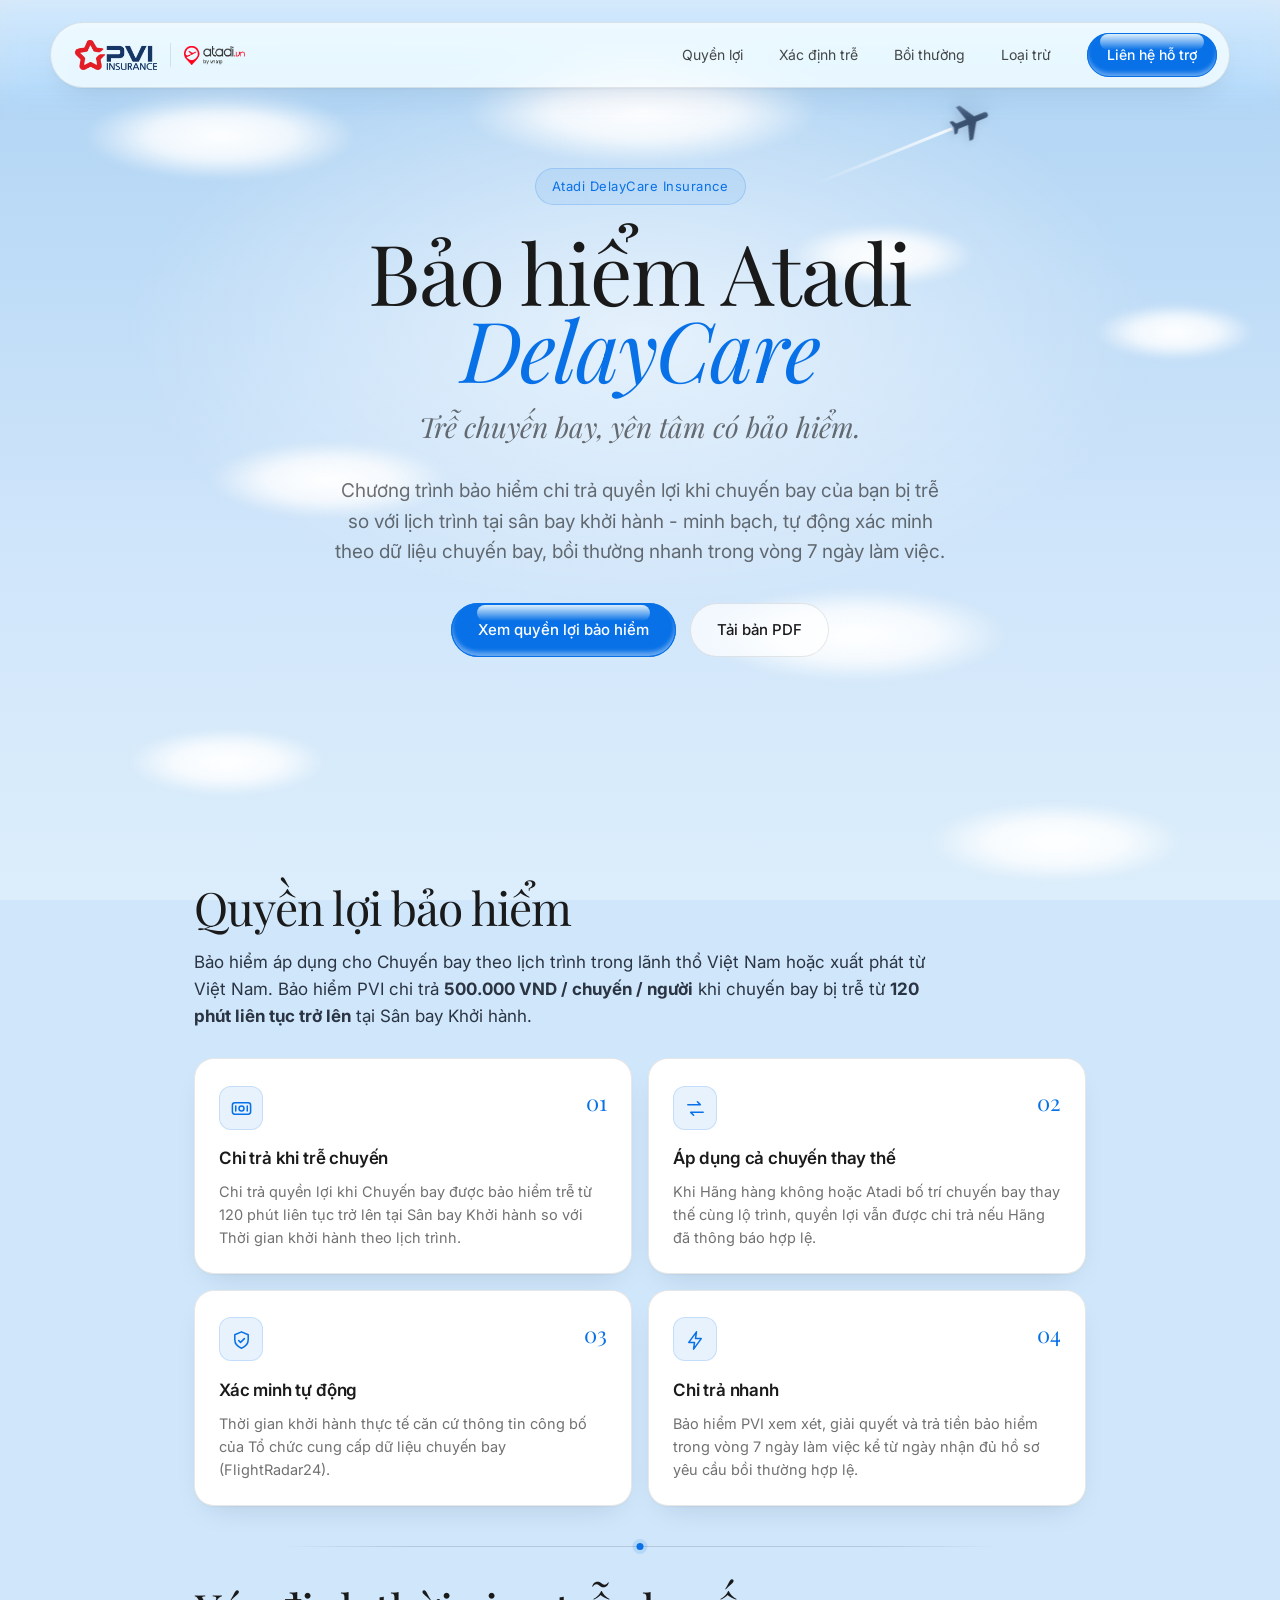
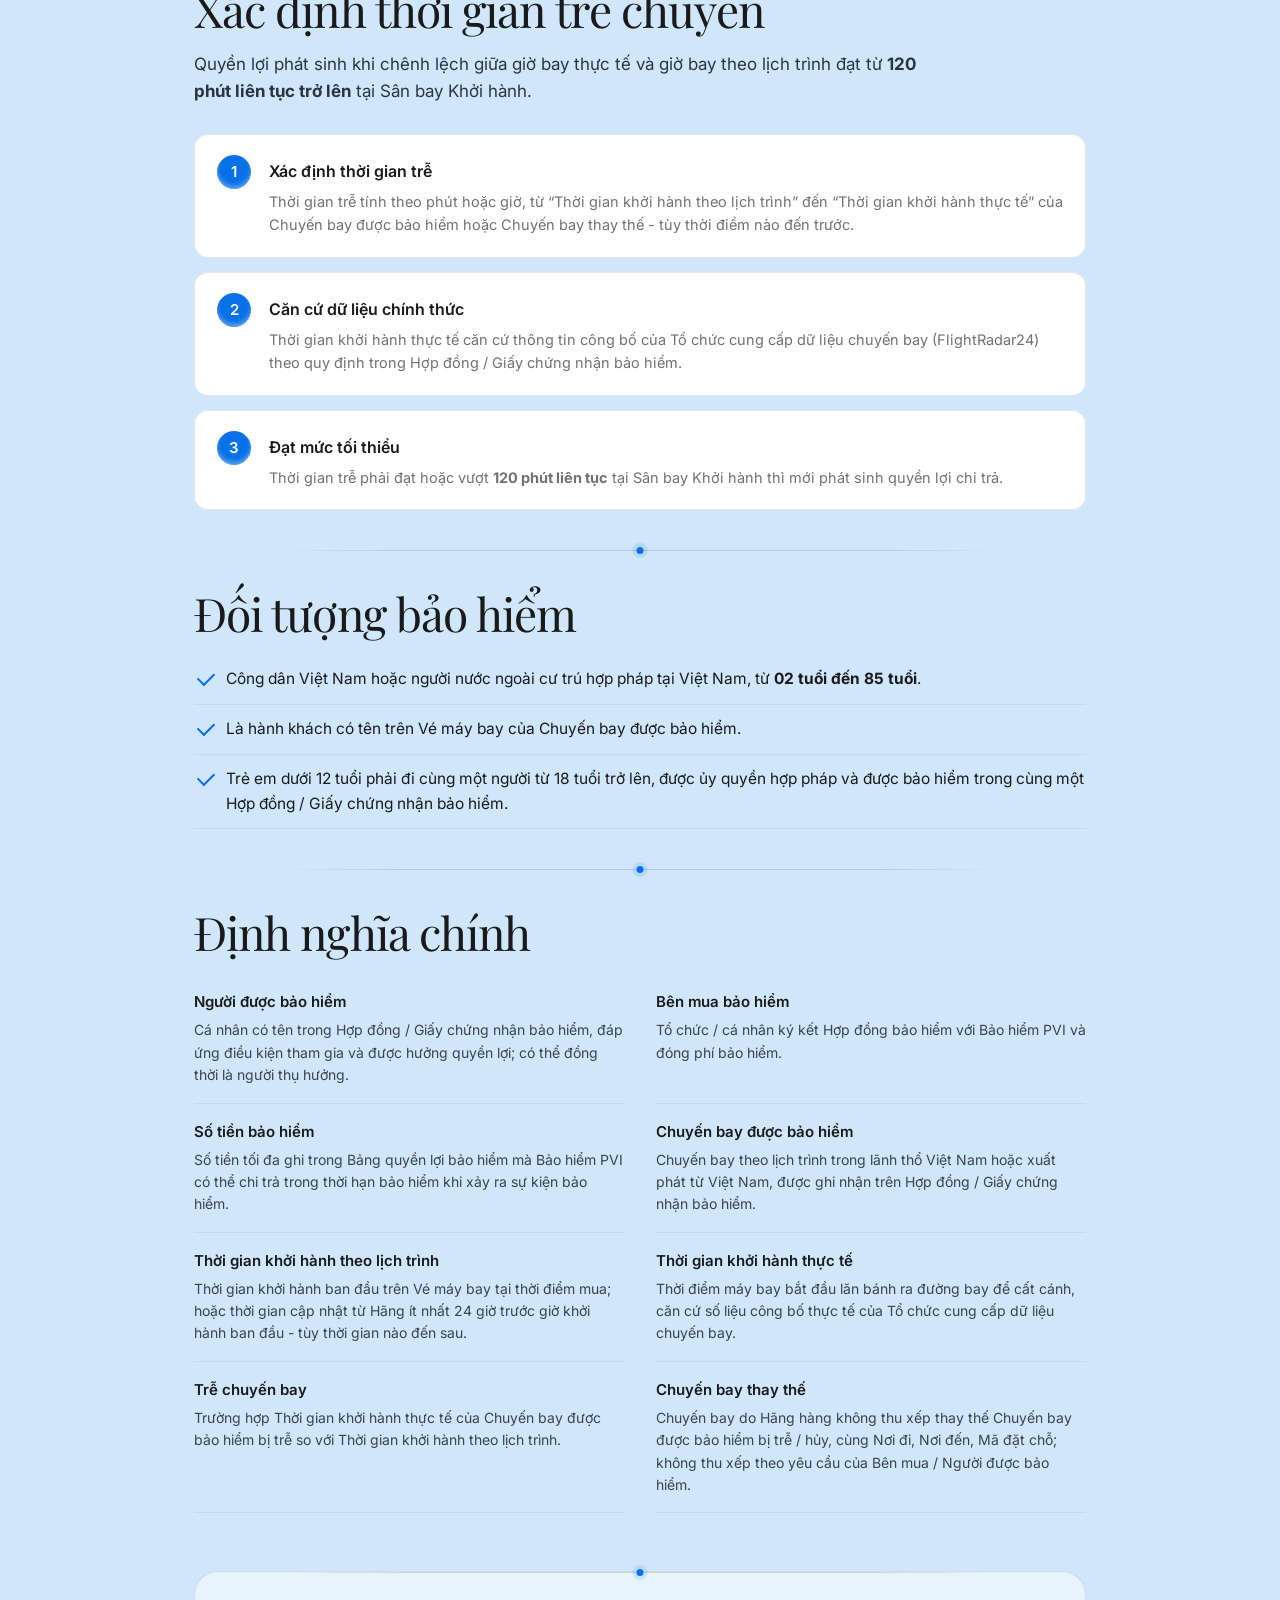
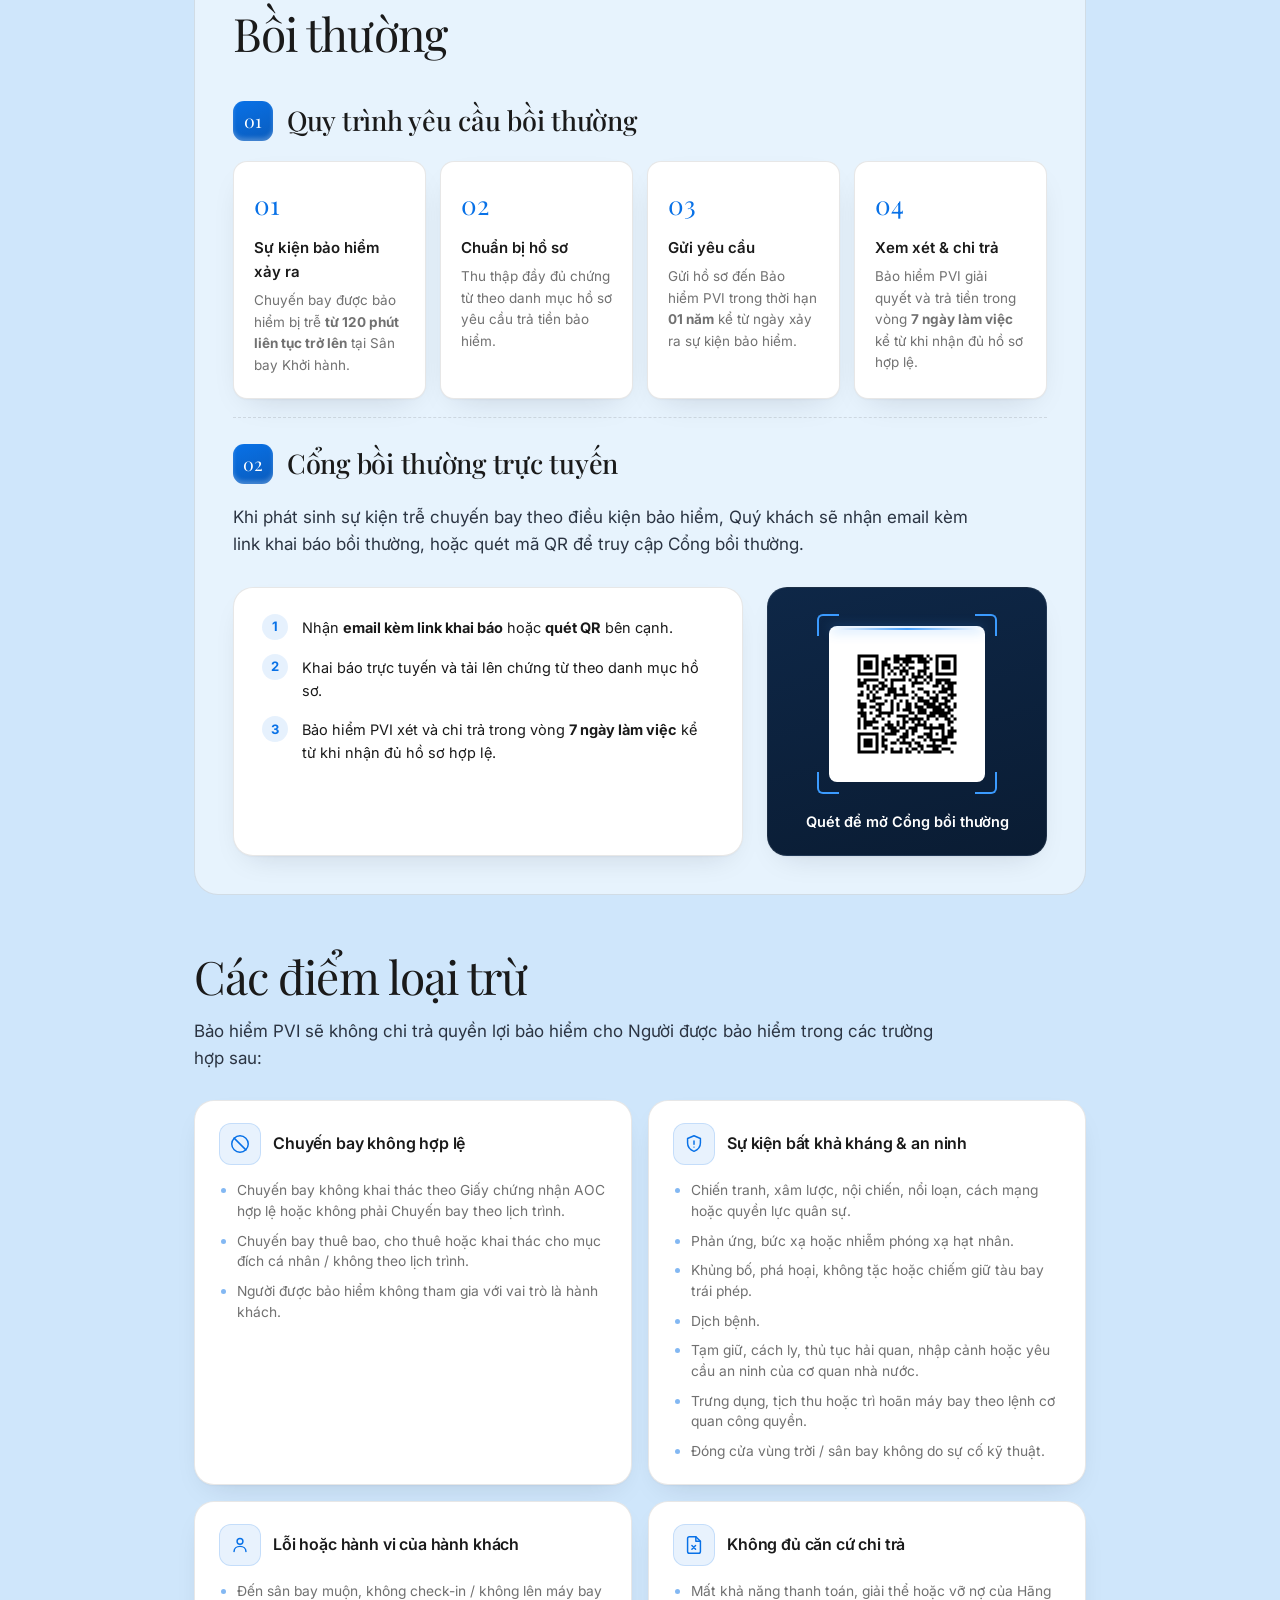
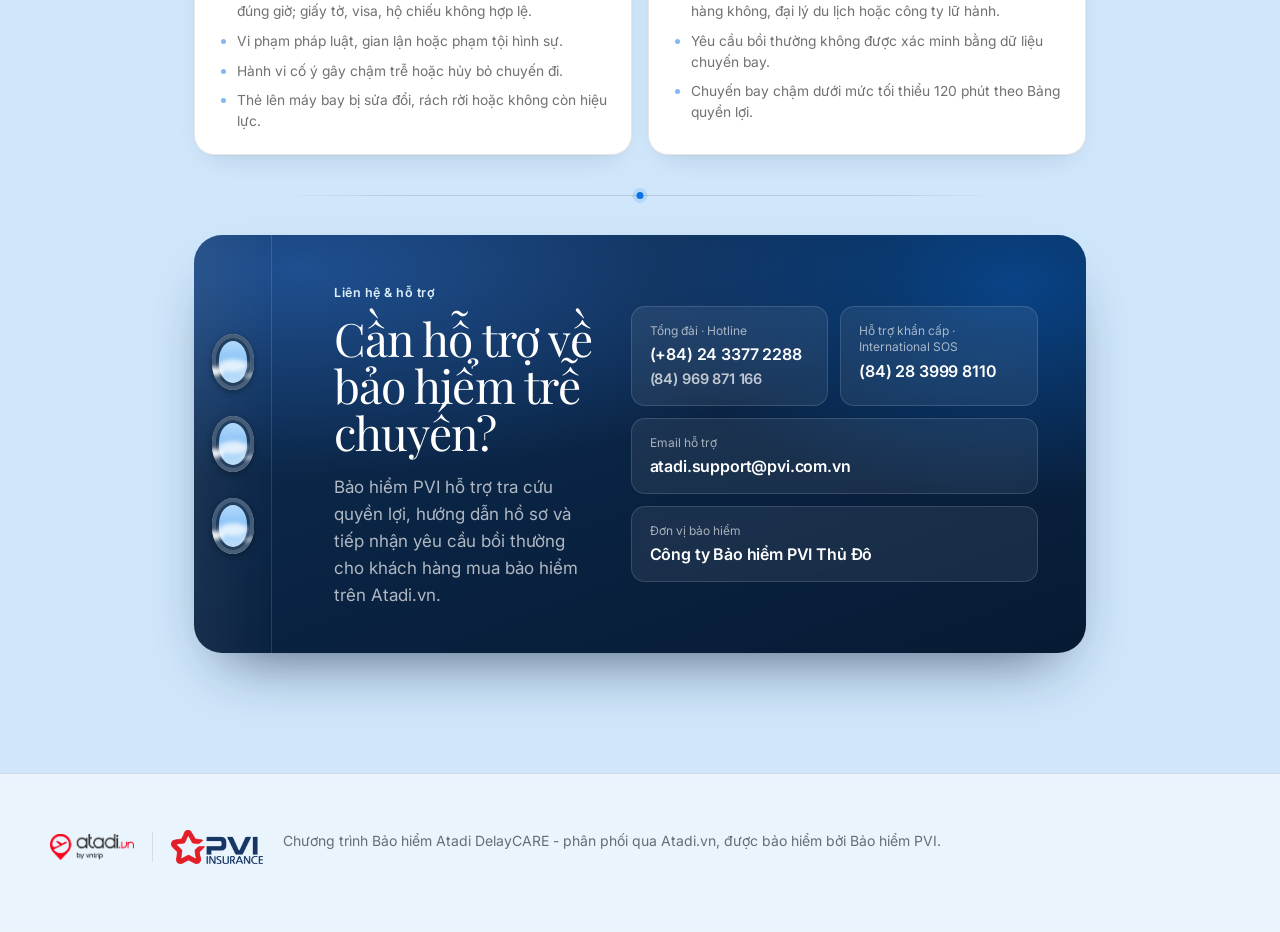
==== flight-delay-policy/index.html @ 34dc4d7e "Add files via upload" ====
<!DOCTYPE html>
<html lang="vi">
<head>
<meta charset="UTF-8" />
<meta name="viewport" content="width=device-width, initial-scale=1.0" />
<title>Bảo hiểm Atadi DelayCare · Atadi.vn - Quy tắc bảo hiểm</title>
<meta name="description" content="Quy tắc bảo hiểm chương trình Flight Delay Insurance phân phối qua Atadi.vn, được bảo hiểm bởi Bảo hiểm PVI." />

<link rel="preconnect" href="https://fonts.googleapis.com" />
<link rel="preconnect" href="https://fonts.gstatic.com" crossorigin />
<link href="https://fonts.googleapis.com/css2?family=Playfair+Display:ital,wght@0,400;0,500;0,600;1,400;1,500&family=Inter:wght@300;400;500;600;700&display=swap" rel="stylesheet" />

<link rel="stylesheet" href="styles.css" />
<link rel="stylesheet" href="print.css" media="print" />
</head>
<body>

<!-- top fade band: che nội dung cuộn lên phía sau navbar -->
<div class="top-fade" aria-hidden="true"></div>

<!-- Bầu trời xanh phủ toàn trang: mây bay + máy bay bay (lớp cố định sau nội dung) -->
<div class="sky-bg" aria-hidden="true">
  <span class="cloud cloud--1"></span>
  <span class="cloud cloud--2"></span>
  <span class="cloud cloud--3"></span>
  <span class="cloud cloud--4"></span>
  <span class="cloud cloud--5"></span>
  <span class="cloud cloud--6"></span>
  <span class="cloud cloud--7"></span>
  <span class="cloud cloud--8"></span>
  <div class="plane">
    <span class="plane__trail"></span>
    <svg viewBox="0 0 24 24"><path d="M21 16v-2l-8-5V3.5c0-.83-.67-1.5-1.5-1.5S10 2.67 10 3.5V9l-8 5v2l8-2.5V19l-2 1.5V22l3.5-1 3.5 1v-1.5L13 19v-5.5l8 2.5z"/></svg>
  </div>
</div>

<!-- ============ TOP PILL NAVBAR ============ -->
<header class="nav-wrap" data-screen-label="Navbar">
  <nav class="nav">
    <a href="#hero" class="nav__logo">
      <img src="assets/pvi-logo.png" alt="Bảo hiểm PVI" class="nav__logo-pvi" />
      <span class="nav__logo-div" aria-hidden="true"></span>
      <img src="assets/atadi-logo.png" alt="Atadi.vn by vntrip" class="nav__logo-atadi" />
    </a>
    <button class="nav__toggle" aria-label="Mở menu" aria-expanded="false" id="navToggle">
      <span></span><span></span><span></span>
    </button>
    <div class="nav__links" id="navLinks">
      <a href="#quyen-loi">Quyền lợi</a>
      <a href="#xac-dinh-tre">Xác định trễ</a>
      <a href="#quy-trinh-bt">Bồi thường</a>
      <a href="#loai-tru">Loại trừ</a>
      <a href="#lien-he" class="nav__cta">
        Liên hệ hỗ trợ
        <span class="nav__cta-glint" aria-hidden="true"></span>
      </a>
    </div>
  </nav>
</header>

<!-- ============ HERO ============ -->
<section class="hero" id="hero" data-screen-label="Hero">
  <div class="hero__bg" aria-hidden="true"></div>
  <div class="hero__inner">
    <span class="hero__eyebrow">Atadi DelayCare Insurance</span>
    <h1 class="hero__title">Bảo hiểm Atadi<br /><span class="ital">DelayCare</span></h1>
    <div class="hero__tagline">Trễ chuyến bay, yên tâm có bảo hiểm.</div>
    <p class="hero__sub">
      Chương trình bảo hiểm chi trả quyền lợi khi chuyến bay của bạn bị trễ so với
      lịch trình tại sân bay khởi hành - minh bạch, tự động xác minh theo dữ liệu chuyến bay,
      bồi thường nhanh trong vòng 7 ngày làm việc.
    </p>
    <div class="hero__actions">
      <a href="#quyen-loi" class="btn btn--primary">
        Xem quyền lợi bảo hiểm
        <span class="btn__glint" aria-hidden="true"></span>
      </a>
      <a class="btn btn--ghost" href="assets/Atadi-DelayCare-Quy-tac-bao-hiem.pdf" download>Tải bản PDF</a>
    </div>
  </div>
</section>

<!-- ============ DOCUMENT BODY ============ -->
<main class="doc">

  <div class="doc__content">

    <!-- 1. KEY BENEFITS -->
    <section class="block" id="quyen-loi" data-screen-label="Quyền lợi bảo hiểm">
      <h2 class="block__title">Quyền lợi bảo hiểm</h2>
      <p class="block__lead">
        Bảo hiểm áp dụng cho Chuyến bay theo lịch trình trong lãnh thổ Việt Nam hoặc xuất phát từ Việt Nam. Bảo hiểm PVI chi trả <strong>500.000 VND / chuyến / người</strong> khi chuyến bay bị trễ từ <strong>120 phút liên tục trở lên</strong> tại Sân bay Khởi hành.
      </p>
      <div class="cards">
        <article class="card">
          <div class="card__head">
            <span class="card__icon"><svg viewBox="0 0 24 24" fill="none" stroke="currentColor" stroke-width="1.6" stroke-linecap="round" stroke-linejoin="round"><rect x="2.5" y="6" width="19" height="12" rx="2.5"/><circle cx="12" cy="12" r="2.6"/><path d="M6 9.5v5M18 9.5v5"/></svg></span>
            <span class="card__num">01</span>
          </div>
          <h3>Chi trả khi trễ chuyến</h3>
          <p>Chi trả quyền lợi khi Chuyến bay được bảo hiểm trễ từ 120 phút liên tục trở lên tại Sân bay Khởi hành so với Thời gian khởi hành theo lịch trình.</p>
        </article>
        <article class="card">
          <div class="card__head">
            <span class="card__icon"><svg viewBox="0 0 24 24" fill="none" stroke="currentColor" stroke-width="1.6" stroke-linecap="round" stroke-linejoin="round"><path d="M4 8h13l-3-3"/><path d="M20 16H7l3 3"/></svg></span>
            <span class="card__num">02</span>
          </div>
          <h3>Áp dụng cả chuyến thay thế</h3>
          <p>Khi Hãng hàng không hoặc Atadi bố trí chuyến bay thay thế cùng lộ trình, quyền lợi vẫn được chi trả nếu Hãng đã thông báo hợp lệ.</p>
        </article>
        <article class="card">
          <div class="card__head">
            <span class="card__icon"><svg viewBox="0 0 24 24" fill="none" stroke="currentColor" stroke-width="1.6" stroke-linecap="round" stroke-linejoin="round"><path d="M12 3l7 3v5c0 4.5-3 7.5-7 9-4-1.5-7-4.5-7-9V6z"/><path d="M9 12l2 2 4-4"/></svg></span>
            <span class="card__num">03</span>
          </div>
          <h3>Xác minh tự động</h3>
          <p>Thời gian khởi hành thực tế căn cứ thông tin công bố của Tổ chức cung cấp dữ liệu chuyến bay (FlightRadar24).</p>
        </article>
        <article class="card">
          <div class="card__head">
            <span class="card__icon"><svg viewBox="0 0 24 24" fill="none" stroke="currentColor" stroke-width="1.6" stroke-linecap="round" stroke-linejoin="round"><path d="M13 3L5 14h6l-1 7 8-11h-6z"/></svg></span>
            <span class="card__num">04</span>
          </div>
          <h3>Chi trả nhanh</h3>
          <p>Bảo hiểm PVI xem xét, giải quyết và trả tiền bảo hiểm trong vòng 7 ngày làm việc kể từ ngày nhận đủ hồ sơ yêu cầu bồi thường hợp lệ.</p>
        </article>
      </div>
    </section>

    <!-- XAC DINH TRE -->
    <section class="block" id="xac-dinh-tre" data-screen-label="Xác định trễ">
      <h2 class="block__title">Xác định thời gian trễ chuyến</h2>
      <p class="block__lead">Quyền lợi phát sinh khi chênh lệch giữa giờ bay thực tế và giờ bay theo lịch trình đạt từ <strong>120 phút liên tục trở lên</strong> tại Sân bay Khởi hành.</p>

      <div class="steps">
        <div class="step">
          <span class="step__n">1</span>
          <div>
            <h4>Xác định thời gian trễ</h4>
            <p>Thời gian trễ tính theo phút hoặc giờ, từ “Thời gian khởi hành theo lịch trình” đến “Thời gian khởi hành thực tế” của Chuyến bay được bảo hiểm hoặc Chuyến bay thay thế - tùy thời điểm nào đến trước.</p>
          </div>
        </div>
        <div class="step">
          <span class="step__n">2</span>
          <div>
            <h4>Căn cứ dữ liệu chính thức</h4>
            <p>Thời gian khởi hành thực tế căn cứ thông tin công bố của Tổ chức cung cấp dữ liệu chuyến bay (FlightRadar24) theo quy định trong Hợp đồng / Giấy chứng nhận bảo hiểm.</p>
          </div>
        </div>
        <div class="step">
          <span class="step__n">3</span>
          <div>
            <h4>Đạt mức tối thiểu</h4>
            <p>Thời gian trễ phải đạt hoặc vượt <strong>120 phút liên tục</strong> tại Sân bay Khởi hành thì mới phát sinh quyền lợi chi trả.</p>
          </div>
        </div>
      </div>
    </section>

    <!-- 2. SUBJECT -->
    <section class="block" id="doi-tuong" data-screen-label="Đối tượng bảo hiểm">
      <h2 class="block__title">Đối tượng bảo hiểm</h2>
      <ul class="list list--check">
        <li>Công dân Việt Nam hoặc người nước ngoài cư trú hợp pháp tại Việt Nam, từ <strong>02 tuổi đến 85 tuổi</strong>.</li>
        <li>Là hành khách có tên trên Vé máy bay của Chuyến bay được bảo hiểm.</li>
        <li>Trẻ em dưới 12 tuổi phải đi cùng một người từ 18 tuổi trở lên, được ủy quyền hợp pháp và được bảo hiểm trong cùng một Hợp đồng / Giấy chứng nhận bảo hiểm.</li>
      </ul>
    </section>

    <!-- 3. DEFINITIONS -->
    <section class="block" id="dinh-nghia" data-screen-label="Định nghĩa">
      <h2 class="block__title">Định nghĩa chính</h2>
      <dl class="defs">
        <div><dt>Người được bảo hiểm</dt><dd>Cá nhân có tên trong Hợp đồng / Giấy chứng nhận bảo hiểm, đáp ứng điều kiện tham gia và được hưởng quyền lợi; có thể đồng thời là người thụ hưởng.</dd></div>
        <div><dt>Bên mua bảo hiểm</dt><dd>Tổ chức / cá nhân ký kết Hợp đồng bảo hiểm với Bảo hiểm PVI và đóng phí bảo hiểm.</dd></div>
        <div><dt>Số tiền bảo hiểm</dt><dd>Số tiền tối đa ghi trong Bảng quyền lợi bảo hiểm mà Bảo hiểm PVI có thể chi trả trong thời hạn bảo hiểm khi xảy ra sự kiện bảo hiểm.</dd></div>
        <div><dt>Chuyến bay được bảo hiểm</dt><dd>Chuyến bay theo lịch trình trong lãnh thổ Việt Nam hoặc xuất phát từ Việt Nam, được ghi nhận trên Hợp đồng / Giấy chứng nhận bảo hiểm.</dd></div>
        <div><dt>Thời gian khởi hành theo lịch trình</dt><dd>Thời gian khởi hành ban đầu trên Vé máy bay tại thời điểm mua; hoặc thời gian cập nhật từ Hãng ít nhất 24 giờ trước giờ khởi hành ban đầu - tùy thời gian nào đến sau.</dd></div>
        <div><dt>Thời gian khởi hành thực tế</dt><dd>Thời điểm máy bay bắt đầu lăn bánh ra đường bay để cất cánh, căn cứ số liệu công bố thực tế của Tổ chức cung cấp dữ liệu chuyến bay.</dd></div>
        <div><dt>Trễ chuyến bay</dt><dd>Trường hợp Thời gian khởi hành thực tế của Chuyến bay được bảo hiểm bị trễ so với Thời gian khởi hành theo lịch trình.</dd></div>
        <div><dt>Chuyến bay thay thế</dt><dd>Chuyến bay do Hãng hàng không thu xếp thay thế Chuyến bay được bảo hiểm bị trễ / hủy, cùng Nơi đi, Nơi đến, Mã đặt chỗ; không thu xếp theo yêu cầu của Bên mua / Người được bảo hiểm.</dd></div>
      </dl>
    </section>

    <!-- 7. CLAIMS (one section, 3 sub-sections) -->
    <section class="block block--claims" id="quy-trinh-bt" data-screen-label="Bồi thường">
      <h2 class="block__title">Bồi thường</h2>

      <div class="subsec">
        <div class="subsec__head"><span class="subsec__n">01</span><h3 class="subsec__title">Quy trình yêu cầu bồi thường</h3></div>
      <div class="flow">
        <div class="flow__item">
          <span class="flow__n">01</span>
          <h4>Sự kiện bảo hiểm xảy ra</h4>
          <p>Chuyến bay được bảo hiểm bị trễ <strong>từ 120 phút liên tục trở lên</strong> tại Sân bay Khởi hành.</p>
        </div>
        <div class="flow__item">
          <span class="flow__n">02</span>
          <h4>Chuẩn bị hồ sơ</h4>
          <p>Thu thập đầy đủ chứng từ theo danh mục hồ sơ yêu cầu trả tiền bảo hiểm.</p>
        </div>
        <div class="flow__item">
          <span class="flow__n">03</span>
          <h4>Gửi yêu cầu</h4>
          <p>Gửi hồ sơ đến Bảo hiểm PVI trong thời hạn <strong>01 năm</strong> kể từ ngày xảy ra sự kiện bảo hiểm.</p>
        </div>
        <div class="flow__item">
          <span class="flow__n">04</span>
          <h4>Xem xét &amp; chi trả</h4>
          <p>Bảo hiểm PVI giải quyết và trả tiền trong vòng <strong>7 ngày làm việc</strong> kể từ khi nhận đủ hồ sơ hợp lệ.</p>
        </div>
      </div>
      </div>

      <div class="subsec">
        <div class="subsec__head"><span class="subsec__n">02</span><h3 class="subsec__title">Cổng bồi thường trực tuyến</h3></div>
      <p class="block__lead">
        Khi phát sinh sự kiện trễ chuyến bay theo điều kiện bảo hiểm, Quý khách sẽ nhận email kèm
        link khai báo bồi thường, hoặc quét mã QR để truy cập Cổng bồi thường.
      </p>
      <div class="claims">
        <div class="claims__main">
          <ol class="claims__steps">
            <li><span>1</span><p>Nhận <strong>email kèm link khai báo</strong> hoặc <strong>quét QR</strong> bên cạnh.</p></li>
            <li><span>2</span><p>Khai báo trực tuyến và tải lên chứng từ theo danh mục hồ sơ.</p></li>
            <li><span>3</span><p>Bảo hiểm PVI xét và chi trả trong vòng <strong>7 ngày làm việc</strong> kể từ khi nhận đủ hồ sơ hợp lệ.</p></li>
          </ol>
        </div>
        <div class="claims__qr">
          <div class="qrtech">
            <span class="qrtech__b qrtech__b--tl" aria-hidden="true"></span>
            <span class="qrtech__b qrtech__b--tr" aria-hidden="true"></span>
            <span class="qrtech__b qrtech__b--bl" aria-hidden="true"></span>
            <span class="qrtech__b qrtech__b--br" aria-hidden="true"></span>
            <span class="qrtech__scan" aria-hidden="true"></span>
            <img src="assets/claims-qr.png" alt="Mã QR truy cập Cổng bồi thường" />
          </div>
          <strong>Quét để mở Cổng bồi thường</strong>
        </div>
      </div>
      </div>

    </section>

    <!-- 6. EXCLUSIONS -->
    <section class="block" id="loai-tru" data-screen-label="Loại trừ">
      <h2 class="block__title">Các điểm loại trừ</h2>
      <p class="block__lead">Bảo hiểm PVI sẽ không chi trả quyền lợi bảo hiểm cho Người được bảo hiểm trong các trường hợp sau:</p>
      <div class="excl-grid">
        <div class="excl-cat">
          <div class="excl-cat__head">
            <span class="excl-cat__ic"><svg viewBox="0 0 24 24" fill="none" stroke="currentColor" stroke-width="1.6" stroke-linecap="round" stroke-linejoin="round"><circle cx="12" cy="12" r="9"/><line x1="5.6" y1="5.6" x2="18.4" y2="18.4"/></svg></span>
            <h3>Chuyến bay không hợp lệ</h3>
          </div>
          <ul>
            <li>Chuyến bay không khai thác theo Giấy chứng nhận AOC hợp lệ hoặc không phải Chuyến bay theo lịch trình.</li>
            <li>Chuyến bay thuê bao, cho thuê hoặc khai thác cho mục đích cá nhân / không theo lịch trình.</li>
            <li>Người được bảo hiểm không tham gia với vai trò là hành khách.</li>
          </ul>
        </div>
        <div class="excl-cat">
          <div class="excl-cat__head">
            <span class="excl-cat__ic"><svg viewBox="0 0 24 24" fill="none" stroke="currentColor" stroke-width="1.6" stroke-linecap="round" stroke-linejoin="round"><path d="M12 3l7 3v5c0 4.5-3 7.5-7 9-4-1.5-7-4.5-7-9V6z"/><line x1="12" y1="8.6" x2="12" y2="12.4"/><path d="M12 15.4h.01"/></svg></span>
            <h3>Sự kiện bất khả kháng &amp; an ninh</h3>
          </div>
          <ul>
            <li>Chiến tranh, xâm lược, nội chiến, nổi loạn, cách mạng hoặc quyền lực quân sự.</li>
            <li>Phản ứng, bức xạ hoặc nhiễm phóng xạ hạt nhân.</li>
            <li>Khủng bố, phá hoại, không tặc hoặc chiếm giữ tàu bay trái phép.</li>
            <li>Dịch bệnh.</li>
            <li>Tạm giữ, cách ly, thủ tục hải quan, nhập cảnh hoặc yêu cầu an ninh của cơ quan nhà nước.</li>
            <li>Trưng dụng, tịch thu hoặc trì hoãn máy bay theo lệnh cơ quan công quyền.</li>
            <li>Đóng cửa vùng trời / sân bay không do sự cố kỹ thuật.</li>
          </ul>
        </div>
        <div class="excl-cat">
          <div class="excl-cat__head">
            <span class="excl-cat__ic"><svg viewBox="0 0 24 24" fill="none" stroke="currentColor" stroke-width="1.6" stroke-linecap="round" stroke-linejoin="round"><circle cx="12" cy="8" r="3.2"/><path d="M5.5 19c0-3.3 2.9-5.5 6.5-5.5s6.5 2.2 6.5 5.5"/></svg></span>
            <h3>Lỗi hoặc hành vi của hành khách</h3>
          </div>
          <ul>
            <li>Đến sân bay muộn, không check-in / không lên máy bay đúng giờ; giấy tờ, visa, hộ chiếu không hợp lệ.</li>
            <li>Vi phạm pháp luật, gian lận hoặc phạm tội hình sự.</li>
            <li>Hành vi cố ý gây chậm trễ hoặc hủy bỏ chuyến đi.</li>
            <li>Thẻ lên máy bay bị sửa đổi, rách rời hoặc không còn hiệu lực.</li>
          </ul>
        </div>
        <div class="excl-cat">
          <div class="excl-cat__head">
            <span class="excl-cat__ic"><svg viewBox="0 0 24 24" fill="none" stroke="currentColor" stroke-width="1.6" stroke-linecap="round" stroke-linejoin="round"><path d="M14 3H7a2 2 0 0 0-2 2v14a2 2 0 0 0 2 2h10a2 2 0 0 0 2-2V8z"/><path d="M14 3v5h5"/><path d="M9.7 12.6l4 4M13.7 12.6l-4 4"/></svg></span>
            <h3>Không đủ căn cứ chi trả</h3>
          </div>
          <ul>
            <li>Mất khả năng thanh toán, giải thể hoặc vỡ nợ của Hãng hàng không, đại lý du lịch hoặc công ty lữ hành.</li>
            <li>Yêu cầu bồi thường không được xác minh bằng dữ liệu chuyến bay.</li>
            <li>Chuyến bay chậm dưới mức tối thiểu 120 phút theo Bảng quyền lợi.</li>
          </ul>
        </div>
      </div>
    </section>

    <!-- 8. CONTACT -->
    <section class="block block--contact" id="lien-he" data-screen-label="Liên hệ">
      <div class="contact">
        <div class="contact__portholes" aria-hidden="true">
          <span class="porthole"><span class="porthole__cloud"></span></span>
          <span class="porthole"><span class="porthole__cloud"></span></span>
          <span class="porthole"><span class="porthole__cloud"></span></span>
        </div>
        <div class="contact__body">
          <div class="contact__text">
            <span class="block__kicker">Liên hệ &amp; hỗ trợ</span>
            <h2 class="block__title">Cần hỗ trợ về bảo hiểm trễ chuyến?</h2>
            <p class="block__lead">Bảo hiểm PVI hỗ trợ tra cứu quyền lợi, hướng dẫn hồ sơ và tiếp nhận yêu cầu bồi thường cho khách hàng mua bảo hiểm trên Atadi.vn.</p>
          </div>
          <div class="contact__cards">
            <div class="contact__card">
              <span>Tổng đài · Hotline</span>
              <strong class="contact__num">(+84) 24 3377 2288</strong>
              <strong class="contact__num contact__alt">(84) 969 871 166</strong>
            </div>
            <div class="contact__card">
              <span>Hỗ trợ khẩn cấp · International SOS</span>
              <strong class="contact__num">(84) 28 3999 8110</strong>
            </div>
            <div class="contact__card contact__card--wide">
              <span>Email hỗ trợ</span>
              <strong class="contact__email">atadi.support@pvi.com.vn</strong>
            </div>
            <div class="contact__card contact__card--wide">
              <span>Đơn vị bảo hiểm</span>
              <strong>Công ty Bảo hiểm PVI Thủ Đô</strong>
            </div>
          </div>
        </div>
      </div>
    </section>

  </div>
</main>

<!-- ============ LEGAL FOOTER ============ -->
<footer class="foot" data-screen-label="Footer">
  <div class="foot__inner">
    <div class="foot__brand">
      <div class="foot__logos">
        <img src="assets/atadi-logo.png" alt="Atadi.vn by vntrip" class="foot__logo-img foot__logo-img--atadi" />
        <span class="foot__logo-div" aria-hidden="true"></span>
        <img src="assets/pvi-logo.png" alt="Bảo hiểm PVI" class="foot__logo-img foot__logo-img--pvi" />
      </div>
      <p>Chương trình Bảo hiểm Atadi DelayCARE - phân phối qua Atadi.vn, được bảo hiểm bởi Bảo hiểm PVI.</p>
    </div>
  </div>
</footer>

<script src="script.js"></script>
</body>
</html>
---- flight-delay-policy/styles.css ----
/* =========================================================
   Flight Delay Insurance — Atadi.vn × Bảo hiểm PVI
   styles.css — main stylesheet
   Aesthetic: modern · clean · corporate · travel-tech
   ========================================================= */

:root {
  --blue: #0871e7;
  --blue-dark: #0a5cbd;
  --blue-tint: #def0fc;
  --green: #10b981;
  --ink: #1a1a1a;
  --ink-60: rgba(26, 26, 26, 0.62);
  --ink-45: rgba(26, 26, 26, 0.45);
  --paper: #f3f4ed;
  --paper-2: #ecedf2;
  --white: #ffffff;
  --line: rgba(26, 26, 26, 0.1);
  --line-2: rgba(26, 26, 26, 0.06);
  --radius: 20px;
  --radius-sm: 14px;
  --shadow: 0 1px 2px rgba(16, 24, 40, 0.04), 0 12px 32px -16px rgba(16, 24, 40, 0.18);
  --maxw: 1180px;
  --font-serif: "Playfair Display", Georgia, serif;
  --font-sans: "Inter", system-ui, -apple-system, "Segoe UI", sans-serif;
}

* { box-sizing: border-box; }

html { scroll-behavior: smooth; scroll-padding-top: 138px; background-color: #cfe6fb; }

body {
  margin: 0;
  font-family: var(--font-sans);
  color: var(--ink);
  background: transparent;
  font-size: 16px;
  line-height: 1.6;
  -webkit-font-smoothing: antialiased;
  -moz-osx-font-smoothing: grayscale;
  text-rendering: optimizeLegibility;
}

/* ============ FULL-PAGE SKY BACKGROUND ============ */
.sky-bg {
  position: fixed;
  inset: 0;
  z-index: -1;
  overflow: hidden;
  pointer-events: none;
  background: linear-gradient(180deg,
    #aed3f3 0%,
    #bedcf7 30%,
    #cfe5fa 60%,
    #dceefb 100%);
}

a { color: inherit; text-decoration: none; }

::selection { background: var(--blue-tint); color: var(--ink); }

/* ============ TOP PILL NAVBAR ============ */
.nav-wrap {
  position: fixed;
  top: 22px;
  left: 50%;
  transform: translateX(-50%);
  width: 95%;
  max-width: var(--maxw);
  z-index: 50;
  pointer-events: none;
}
.nav {
  pointer-events: auto;
  display: flex;
  align-items: center;
  justify-content: space-between;
  gap: 16px;
  padding: 10px 12px 10px 24px;
  background: rgba(255, 255, 255, 0.72);
  backdrop-filter: saturate(180%) blur(18px);
  -webkit-backdrop-filter: saturate(180%) blur(18px);
  border: 1px solid var(--line);
  border-radius: 999px;
  box-shadow: var(--shadow);
}
.nav__logo {
  display: flex;
  align-items: center;
  gap: 13px;
  line-height: 1;
}
.nav__logo-pvi { height: 30px; width: auto; display: block; }
.nav__logo-atadi { height: 19px; width: auto; display: block; }
.nav__logo-div { width: 1px; height: 24px; background: var(--line); flex: none; }
.nav__links { display: flex; align-items: center; gap: 36px; }
.nav__links > a:not(.nav__cta) {
  font-size: 14px;
  color: var(--ink);
  opacity: 0.8;
  transition: opacity 0.2s ease;
}
.nav__links > a:not(.nav__cta):hover { opacity: 1; }

.nav__cta {
  position: relative;
  overflow: hidden;
  background: var(--blue);
  color: #fff;
  font-size: 14px;
  font-weight: 500;
  padding: 11px 20px;
  border-radius: 999px;
  box-shadow: inset 0 -4px 4px rgba(255, 255, 255, 0.39);
  outline: 1px solid var(--blue);
  outline-offset: -1px;
  transition: transform 0.2s ease, background 0.2s ease;
}
.nav__cta:hover { background: var(--blue-dark); }
.nav__cta-glint {
  position: absolute;
  width: 80%;
  height: 16px;
  left: 10%;
  top: 1px;
  background: linear-gradient(to bottom, var(--blue-tint), transparent);
  border-radius: 12px;
  transition: transform 0.25s ease;
}
.nav__cta:hover .nav__cta-glint { transform: scaleX(1.06); }

.nav__toggle {
  display: none;
  flex-direction: column;
  gap: 4px;
  width: 42px; height: 42px;
  align-items: center; justify-content: center;
  background: transparent; border: 0; cursor: pointer;
  border-radius: 999px;
}
.nav__toggle span {
  display: block; width: 18px; height: 1.8px;
  background: var(--ink); border-radius: 2px;
  transition: transform 0.25s ease, opacity 0.2s ease;
}
.nav__toggle[aria-expanded="true"] span:nth-child(1) { transform: translateY(5.8px) rotate(45deg); }
.nav__toggle[aria-expanded="true"] span:nth-child(2) { opacity: 0; }
.nav__toggle[aria-expanded="true"] span:nth-child(3) { transform: translateY(-5.8px) rotate(-45deg); }

/* ============ HERO ============ */
.hero {
  position: relative;
  min-height: 92vh;
  padding: 168px 24px 64px;
  display: flex;
  flex-direction: column;
  align-items: center;
  text-align: center;
  overflow: hidden;
}
.hero__bg {
  position: absolute;
  inset: 0;
  z-index: 0;
  overflow: hidden;
}
.sky {
  position: absolute;
  inset: 0;
  background: transparent;
}
/* soft white scrim so dark headline stays legible over the sky */
.hero__bg::after {
  content: "";
  position: absolute; inset: 0;
  background: radial-gradient(56% 48% at 50% 40%, rgba(255, 255, 255, 0.58), rgba(255, 255, 255, 0) 72%);
}
/* drifting clouds */
.cloud {
  position: absolute;
  border-radius: 50%;
  background: radial-gradient(closest-side, rgba(255,255,255,0.98), rgba(255,255,255,0.78) 42%, rgba(255,255,255,0.28) 66%, rgba(255,255,255,0) 80%);
  filter: blur(3px);
  will-change: transform;
}
.cloud--1 { width: 340px; height: 110px; top: 9%;  left: 4%; }
.cloud--2 { width: 230px; height: 78px;  top: 24%; left: 60%; }
.cloud--3 { width: 440px; height: 132px; top: 5%;  left: 33%; }
.cloud--4 { width: 200px; height: 70px;  top: 33%; left: 84%; }
.cloud--5 { width: 300px; height: 96px;  top: 48%; left: 14%; }
.cloud--6 { width: 380px; height: 118px; top: 64%; left: 52%; }
.cloud--7 { width: 250px; height: 84px;  top: 80%; left: 8%; }
.cloud--8 { width: 320px; height: 100px; top: 88%; left: 70%; }
/* flying plane (simple silhouette icon - looks cleaner/realistic at distance) */
.plane {
  position: absolute;
  top: 0; left: 0;
  width: 46px; height: 46px;
  transform: translate(74vw, 11vh);
  will-change: transform;
}
.plane svg {
  width: 100%; height: 100%;
  fill: rgba(31, 52, 84, 0.82);
  transform: rotate(68deg);
  filter: drop-shadow(0 3px 5px rgba(26, 41, 66, 0.22));
}
.plane__trail {
  position: absolute;
  top: 61%; right: 89%;
  width: 150px; height: 2.5px;
  background: linear-gradient(to left, rgba(255, 255, 255, 0.9), rgba(255, 255, 255, 0));
  border-radius: 3px;
  transform: rotate(-22deg);
  transform-origin: right center;
  filter: blur(0.4px);
}
@media (prefers-reduced-motion: no-preference) {
  .cloud { animation: cloudMove linear infinite; }
  .cloud--1 { animation-duration: 72s; animation-delay: -8s; }
  .cloud--2 { animation-duration: 58s; animation-delay: -34s; }
  .cloud--3 { animation-duration: 92s; animation-delay: -55s; }
  .cloud--4 { animation-duration: 50s; animation-delay: -20s; }
  .cloud--5 { animation-duration: 80s; animation-delay: -64s; }
  .cloud--6 { animation-duration: 100s; animation-delay: -12s; }
  .cloud--7 { animation-duration: 64s; animation-delay: -40s; }
  .cloud--8 { animation-duration: 86s; animation-delay: -70s; }
  .plane { animation: planeFly 34s linear infinite; }
}
@keyframes cloudMove {
  from { transform: translateX(-48vw); }
  to   { transform: translateX(102vw); }
}
@keyframes planeFly {
  0%   { transform: translate(-18vw, 48vw); }
  100% { transform: translate(120vw, -7.7vw); }
}
.hero__inner { position: relative; z-index: 2; max-width: 860px; }
.hero__eyebrow {
  display: inline-block;
  font-size: 13px;
  letter-spacing: 0.04em;
  color: var(--blue);
  background: rgba(8, 113, 231, 0.08);
  border: 1px solid rgba(8, 113, 231, 0.18);
  padding: 7px 16px;
  border-radius: 999px;
  margin-bottom: 28px;
}
.hero__title {
  font-family: var(--font-serif);
  font-weight: 400;
  font-size: clamp(44px, 8vw, 84px);
  line-height: 0.92;
  letter-spacing: -0.02em;
  margin: 0 0 22px;
}
.hero__title .ital { font-style: italic; color: var(--blue); }
.hero__sub {
  font-size: clamp(16px, 2.2vw, 19px);
  color: var(--ink-60);
  max-width: 620px;
  margin: 0 auto 36px;
}
.hero__actions { display: flex; gap: 14px; justify-content: center; flex-wrap: wrap; }
.hero__facts {
  list-style: none;
  margin: 56px auto 0;
  padding: 0;
  display: grid;
  grid-template-columns: repeat(4, 1fr);
  gap: 0;
  max-width: 760px;
  border: 1px solid var(--line);
  border-radius: var(--radius);
  background: rgba(255, 255, 255, 0.78);
  backdrop-filter: saturate(160%) blur(8px);
  -webkit-backdrop-filter: saturate(160%) blur(8px);
  overflow: hidden;
}
.hero__facts li {
  padding: 22px 18px;
  display: flex;
  flex-direction: column;
  gap: 4px;
  border-right: 1px solid var(--line);
}
.hero__facts li:last-child { border-right: 0; }
.hero__facts strong { font-size: 19px; font-weight: 600; letter-spacing: -0.01em; }
.hero__facts span { font-size: 12.5px; color: var(--ink-45); }
.hero__note {
  position: relative; z-index: 2;
  margin-top: 18px;
  font-size: 12.5px;
  color: var(--ink-45);
}

/* ---- Hero co-brand lockup (legacy, currently unused) ---- */
.hero__partners {
  position: relative; z-index: 2;
  margin-top: 52px;
  display: flex;
  align-items: center;
  justify-content: center;
  gap: 28px;
  flex-wrap: wrap;
}
.partner { display: flex; flex-direction: column; align-items: center; gap: 9px; }
.partner > span {
  font-size: 11px;
  letter-spacing: 0.06em;
  text-transform: uppercase;
  color: var(--ink-45);
}
.partner img { width: auto; display: block; }
.partner:first-of-type img { height: 22px; }
.partner:last-of-type img { height: 30px; }
.partner__div { width: 1px; height: 40px; background: var(--line); align-self: flex-end; margin-bottom: 6px; }

/* ============ BUTTONS ============ */
.btn {
  position: relative;
  overflow: hidden;
  display: inline-flex;
  align-items: center;
  gap: 8px;
  font-family: var(--font-sans);
  font-size: 15px;
  font-weight: 500;
  padding: 14px 26px;
  border-radius: 999px;
  cursor: pointer;
  border: 1px solid transparent;
  transition: transform 0.2s ease, background 0.2s ease, border-color 0.2s ease;
}
.btn--primary {
  background: var(--blue);
  color: #fff;
  box-shadow: inset 0 -4px 4px rgba(255, 255, 255, 0.39);
  outline: 1px solid var(--blue);
  outline-offset: -1px;
}
.btn--primary:hover { background: var(--blue-dark); }
.btn__glint {
  position: absolute;
  width: 78%; height: 16px;
  left: 11%; top: 1px;
  background: linear-gradient(to bottom, var(--blue-tint), transparent);
  border-radius: 12px;
  transition: transform 0.25s ease;
}
.btn--primary:hover .btn__glint { transform: scaleX(1.06); }
.btn--ghost {
  background: rgba(255, 255, 255, 0.7);
  color: var(--ink);
  border: 1px solid var(--line);
}
.btn--ghost:hover { border-color: rgba(26, 26, 26, 0.25); }

/* ============ DOCUMENT LAYOUT ============ */
.doc {
  max-width: 940px;
  margin: 0 auto;
  padding: 16px 24px 80px;
}
.doc__content { min-width: 0; }

/* ============ BLOCKS ============ */
.block { position: relative; padding: 40px 0 40px; margin-bottom: 0; }
.block + .block::before {
  content: "";
  position: absolute; top: 0; left: 50%; transform: translateX(-50%);
  width: min(100%, 720px); height: 1px;
  background: linear-gradient(to right, transparent, rgba(26,26,26,0.14) 18%, rgba(26,26,26,0.14) 82%, transparent);
}
.block + .block::after {
  content: "";
  position: absolute; top: -3px; left: 50%; transform: translateX(-50%);
  width: 7px; height: 7px; border-radius: 50%;
  background: var(--blue);
  box-shadow: 0 0 0 4px rgba(8,113,231,0.12);
}
.block:last-child { border-bottom: 0; }
.block__kicker {
  display: inline-block;
  font-size: 12.5px;
  letter-spacing: 0.04em;
  color: var(--blue-dark);
  font-weight: 600;
  margin-bottom: 12px;
}
.block__title {
  font-family: var(--font-serif);
  font-weight: 400;
  font-size: clamp(30px, 4.4vw, 46px);
  line-height: 1.02;
  letter-spacing: -0.02em;
  margin: 0 0 18px;
}
.block__lead {
  font-size: 17px;
  color: #2b3442;
  max-width: 760px;
  margin: 0 0 28px;
  text-wrap: pretty;
}

/* ============ CARDS ============ */
.cards { display: grid; grid-template-columns: repeat(2, 1fr); gap: 16px; }
.cards--2 { grid-template-columns: repeat(2, 1fr); }
.cards--3 { grid-template-columns: repeat(3, 1fr); }
.card {
  position: relative;
  background: var(--white);
  border: 1px solid var(--line);
  border-radius: var(--radius);
  padding: 26px 24px 24px;
  box-shadow: var(--shadow);
}
.card__num {
  display: inline-flex;
  font-family: var(--font-serif);
  font-size: 22px;
  color: var(--blue);
  margin-bottom: 10px;
}
.card h3 { font-size: 17px; font-weight: 600; margin: 0 0 8px; letter-spacing: -0.01em; }
.card p { font-size: 14.5px; color: var(--ink-60); margin: 0; }
.card--plain { background: rgba(255, 255, 255, 0.6); box-shadow: none; }

/* ============ SUBHEAD (in-section heading) ============ */
.subhead {
  font-family: var(--font-serif);
  font-weight: 500;
  font-size: clamp(22px, 3vw, 30px);
  letter-spacing: -0.01em;
  margin: 44px 0 18px;
  padding-top: 30px;
  border-top: 1px solid var(--line);
}

/* ============ RIGHTS & OBLIGATIONS ============ */
.rights { display: grid; grid-template-columns: repeat(2, 1fr); gap: 16px; }
.rights__card {
  background: var(--white);
  border: 1px solid var(--line);
  border-radius: var(--radius);
  padding: 26px 26px 22px;
  box-shadow: var(--shadow);
}
.rights__card h4 {
  font-family: var(--font-serif);
  font-weight: 500;
  font-size: 23px;
  letter-spacing: -0.01em;
  margin: 0 0 14px;
}
.rights__sub {
  font-size: 11.5px;
  text-transform: uppercase;
  letter-spacing: 0.06em;
  color: var(--blue);
  font-weight: 600;
  margin: 20px 0 6px;
}
.rights__sub:first-of-type { margin-top: 0; }
.list--dot li {
  position: relative;
  padding: 8px 0 8px 20px;
  font-size: 14.5px;
  color: var(--ink);
  border-bottom: 1px solid var(--line-2);
}
.list--dot li:last-child { border-bottom: 0; }
.list--dot li::before {
  content: "";
  position: absolute; left: 3px; top: 16px;
  width: 6px; height: 6px; border-radius: 50%; background: var(--blue);
}

/* ============ SPLIT ============ */
.split { display: grid; grid-template-columns: 1.2fr 1fr; gap: 28px; align-items: start; }
.callout {
  background: var(--white);
  border: 1px solid var(--line);
  border-radius: var(--radius);
  padding: 24px;
  box-shadow: var(--shadow);
}
.callout h4 { font-size: 14px; font-weight: 600; margin: 0 0 6px; }
.callout h4 + p { margin: 0 0 18px; }
.callout p { font-size: 14.5px; color: var(--ink-60); margin: 0; }
.callout p:last-child { margin-bottom: 0; }

/* ============ LISTS ============ */
.list { margin: 0; padding: 0; list-style: none; }
.list--check li {
  position: relative;
  padding: 12px 0 12px 32px;
  border-bottom: 1px solid var(--line-2);
  font-size: 15.5px;
  color: var(--ink);
}
.list--check li::before {
  content: "";
  position: absolute; left: 4px; top: 17px;
  width: 14px; height: 8px;
  border-left: 2px solid var(--blue);
  border-bottom: 2px solid var(--blue);
  transform: rotate(-45deg);
}
.list--excl { counter-reset: x; display: grid; gap: 0; }
.list--excl li {
  counter-increment: x;
  position: relative;
  padding: 14px 0 14px 44px;
  border-bottom: 1px solid var(--line-2);
  font-size: 15px;
  color: var(--ink);
}
.list--excl li::before {
  content: counter(x, decimal-leading-zero);
  position: absolute; left: 0; top: 14px;
  font-variant-numeric: tabular-nums;
  font-size: 13px;
  color: var(--blue);
  font-weight: 600;
}
.list--sub { margin: 14px 0 0; }
.list--sub li {
  position: relative;
  padding: 8px 0 8px 22px;
  font-size: 14.5px;
  color: var(--ink-60);
}
.list--sub li::before {
  content: ""; position: absolute; left: 4px; top: 16px;
  width: 6px; height: 6px; border-radius: 50%; background: var(--blue);
}

/* ============ BENEFITS TABLE ============ */
.table-scroll { overflow-x: auto; border-radius: var(--radius); border: 1px solid var(--line); box-shadow: var(--shadow); }
.bft {
  width: 100%;
  border-collapse: collapse;
  background: var(--white);
  min-width: 540px;
}
.bft thead th {
  text-align: left;
  font-size: 12.5px;
  text-transform: uppercase;
  letter-spacing: 0.04em;
  color: var(--ink-45);
  font-weight: 600;
  padding: 16px 20px;
  background: var(--paper-2);
  border-bottom: 1px solid var(--line);
}
.bft thead th:last-child, .bft .amount { text-align: right; }
.bft tbody td {
  padding: 18px 20px;
  font-size: 15px;
  border-bottom: 1px solid var(--line-2);
  vertical-align: top;
}
.bft tbody tr:last-child td { border-bottom: 0; }
.bft .amount { font-variant-numeric: tabular-nums; font-weight: 600; white-space: nowrap; text-align: right; }
.amount__unit { display: block; font-size: 12px; font-weight: 400; color: var(--ink-45); letter-spacing: 0; }
.bft__total td { background: rgba(8, 113, 231, 0.05); font-weight: 600; }
.fill {
  display: inline-block;
  color: var(--blue);
  background: rgba(8, 113, 231, 0.08);
  border: 1px dashed rgba(8, 113, 231, 0.4);
  border-radius: 6px;
  padding: 1px 8px;
  font-size: 0.92em;
  font-weight: 500;
}

/* ============ STEPS ============ */
.steps { display: grid; gap: 14px; }
.step {
  display: flex;
  gap: 18px;
  background: var(--white);
  border: 1px solid var(--line);
  border-radius: var(--radius-sm);
  padding: 20px 22px;
}
.step__n {
  flex: none;
  width: 34px; height: 34px;
  border-radius: 50%;
  display: grid; place-items: center;
  background: var(--blue);
  color: #fff;
  font-weight: 600;
  font-size: 15px;
  box-shadow: inset 0 -3px 4px rgba(255, 255, 255, 0.35);
}
.step h4 { margin: 4px 0 6px; font-size: 16px; font-weight: 600; }
.step p { margin: 0; font-size: 14.5px; color: var(--ink-60); }

/* ============ FLOW ============ */
.flow { display: grid; grid-template-columns: repeat(4, 1fr); gap: 14px; }
.flow__item {
  position: relative;
  background: var(--white);
  border: 1px solid var(--line);
  border-radius: var(--radius-sm);
  padding: 22px 20px;
  box-shadow: var(--shadow);
}
.flow__n {
  font-family: var(--font-serif);
  font-size: 26px;
  color: var(--blue);
  display: block;
  margin-bottom: 10px;
}
.flow__item h4 { margin: 0 0 6px; font-size: 15px; font-weight: 600; }
.flow__item p { margin: 0; font-size: 13.5px; color: var(--ink-60); }

/* ============ DOC ITEMS ============ */
.docs { display: grid; grid-template-columns: repeat(2, 1fr); gap: 14px; }
.doc-item {
  display: flex; gap: 14px;
  background: var(--white);
  border: 1px solid var(--line);
  border-radius: var(--radius-sm);
  padding: 18px 20px;
}
.doc-item__i {
  flex: none;
  width: 30px; height: 30px; border-radius: 8px;
  display: grid; place-items: center;
  background: rgba(8, 113, 231, 0.08);
  color: var(--blue);
  font-weight: 700;
  font-size: 14px;
}
.doc-item p { margin: 0; font-size: 14.5px; color: var(--ink); }

/* ============ DEFINITIONS ============ */
.defs { display: grid; grid-template-columns: repeat(2, 1fr); gap: 0 32px; margin: 0; }
.defs > div { padding: 16px 0; border-bottom: 1px solid var(--line-2); }
.defs dt { font-size: 15px; font-weight: 600; margin-bottom: 5px; }
.defs dd { margin: 0; font-size: 14px; color: #3a434f; }

/* ============ CLAIMS PORTAL + QR ============ */
.muted-en { display: block; margin-top: 8px; font-size: 13.5px; font-style: italic; color: var(--ink-45); }
.claims {
  display: grid;
  grid-template-columns: 1fr 280px;
  gap: 24px;
  align-items: stretch;
}
.claims__main {
  background: var(--white);
  border: 1px solid var(--line);
  border-radius: var(--radius);
  padding: 26px 28px;
  box-shadow: var(--shadow);
  display: flex;
  flex-direction: column;
  gap: 22px;
}
.claims__steps { list-style: none; margin: 0; padding: 0; display: grid; gap: 14px; }
.claims__steps li { display: flex; gap: 14px; align-items: flex-start; }
.claims__steps li span {
  flex: none;
  width: 26px; height: 26px; border-radius: 50%;
  display: grid; place-items: center;
  background: rgba(8, 113, 231, 0.1);
  color: var(--blue);
  font-size: 13px; font-weight: 700;
}
.claims__steps li p { margin: 0; font-size: 14.5px; color: var(--ink); padding-top: 2px; }
.hotlines { display: grid; grid-template-columns: 1fr 1fr; gap: 12px; }
.hotline {
  display: flex; flex-direction: column; gap: 4px;
  padding: 14px 16px;
  border: 1px solid var(--line);
  border-radius: var(--radius-sm);
  background: rgba(8, 113, 231, 0.04);
  transition: border-color 0.18s ease, background 0.18s ease;
}
.hotline:hover { border-color: rgba(8, 113, 231, 0.4); background: rgba(8, 113, 231, 0.07); }
.hotline span { font-size: 11.5px; letter-spacing: 0.02em; color: var(--ink-45); }
.hotline strong { font-size: 19px; font-weight: 600; letter-spacing: -0.01em; font-variant-numeric: tabular-nums; }
.hotline__alt { font-size: 15px !important; color: var(--ink-60); margin-top: 1px; }
.claims__qr {
  background: var(--white);
  border: 1px solid var(--line);
  border-radius: var(--radius);
  padding: 22px;
  box-shadow: var(--shadow);
  display: flex; flex-direction: column; align-items: center; text-align: center; gap: 10px;
}
.claims__qr-frame {
  width: 176px; height: 176px;
  border: 1px solid var(--line);
  border-radius: var(--radius-sm);
  padding: 10px;
  background: #fff;
}
.claims__qr-frame img { width: 100%; height: 100%; display: block; image-rendering: pixelated; }
.claims__qr strong { font-size: 14.5px; font-weight: 600; margin-top: 2px; }
.claims__qr .fill { font-size: 11px; }

/* ============ NOTE ============ */
.note {
  margin: 22px 0 0;
  padding: 16px 20px;
  background: rgba(8, 113, 231, 0.045);
  border: 1px solid rgba(8, 113, 231, 0.14);
  border-radius: var(--radius-sm);
  font-size: 13.8px;
  color: var(--ink-60);
}
.note strong { color: var(--ink); }

/* ============ CONTACT ============ */
.block--contact { border-bottom: 0; }
.contact {
  position: relative;
  overflow: hidden;
  color: #fff;
  border-radius: 28px;
  padding: 44px 48px;
  background:
    radial-gradient(120% 90% at 12% 8%, #1f4f8f 0%, transparent 55%),
    linear-gradient(160deg, #0e2c52 0%, #0a2444 48%, #071a33 100%);
  background-color: #0a2444;
  box-shadow: 0 30px 60px -30px rgba(7, 26, 51, 0.7);
}
.contact::before {
  content: ""; position: absolute; inset: 0;
  background: radial-gradient(70% 90% at 92% 12%, rgba(8, 113, 231, 0.4), transparent 58%);
  pointer-events: none;
}
/* row of airplane cabin windows down the side */
.contact__portholes {
  position: absolute; top: 0; bottom: 0; left: 0;
  width: 78px;
  display: flex; flex-direction: column; justify-content: center; gap: 26px;
  align-items: center;
  padding: 0 18px;
  background: linear-gradient(90deg, rgba(255,255,255,0.06), transparent);
  border-right: 1px solid rgba(255,255,255,0.08);
}
.porthole {
  position: relative;
  width: 42px; height: 56px;
  border-radius: 21px / 26px;
  background: linear-gradient(180deg, #bfe0ff 0%, #8ec5f6 45%, #cfe7fb 100%);
  box-shadow:
    inset 0 0 0 4px rgba(255,255,255,0.16),
    inset 0 0 0 7px rgba(10,36,68,0.85),
    0 2px 6px rgba(0,0,0,0.35);
  overflow: hidden;
}
.porthole__cloud {
  position: absolute; left: -30%; top: 58%;
  width: 60%; height: 16%;
  background: rgba(255,255,255,0.92);
  border-radius: 50%;
  filter: blur(2px);
  box-shadow: 22px -6px 0 2px rgba(255,255,255,0.7), 40px 4px 0 -2px rgba(255,255,255,0.55);
}
@media (prefers-reduced-motion: no-preference) {
  .porthole__cloud { animation: portCloud linear infinite; }
  .porthole:nth-child(1) .porthole__cloud { animation-duration: 14s; }
  .porthole:nth-child(2) .porthole__cloud { animation-duration: 19s; animation-delay: -6s; }
  .porthole:nth-child(3) .porthole__cloud { animation-duration: 16s; animation-delay: -11s; }
}
@keyframes portCloud {
  from { transform: translateX(-10px); }
  to   { transform: translateX(90px); }
}
.contact__body {
  position: relative; z-index: 1;
  margin-left: 92px;
  display: grid;
  grid-template-columns: 0.78fr 1.22fr;
  gap: 36px;
  align-items: center;
}
.contact .block__kicker { color: var(--blue-tint); }
.contact .block__title { color: #fff; }
.contact .block__lead { color: rgba(255, 255, 255, 0.68); margin-bottom: 0; }
.contact__cards { display: grid; grid-template-columns: 1fr 1fr; gap: 12px; }
.contact__card {
  background: rgba(255, 255, 255, 0.07);
  border: 1px solid rgba(255, 255, 255, 0.14);
  border-radius: var(--radius-sm);
  padding: 16px 18px;
  display: flex; flex-direction: column; gap: 5px;
  backdrop-filter: blur(4px);
}
.contact__card span { font-size: 12px; line-height: 1.35; color: rgba(255, 255, 255, 0.62); }
.contact__card strong { font-size: 16px; font-weight: 600; letter-spacing: -0.01em; line-height: 1.3; }
.contact__num { white-space: nowrap; }
.contact__alt { font-size: 14.5px !important; color: rgba(255,255,255,0.72); }
.contact__email { font-size: 15px; white-space: nowrap; }
.contact__card--wide { grid-column: 1 / -1; }
.contact__card .fill { color: var(--blue-tint); background: rgba(8, 113, 231, 0.22); border-color: rgba(255, 255, 255, 0.25); }

/* ============ FOOTER ============ */
.foot { background: rgba(255, 255, 255, 0.55); border-top: 1px solid var(--line); padding: 56px 24px 44px; backdrop-filter: blur(6px); -webkit-backdrop-filter: blur(6px); }
.foot__inner { max-width: var(--maxw); margin: 0 auto; }
.foot__brand { display: flex; gap: 20px; align-items: flex-start; flex-wrap: wrap; margin-bottom: 24px; }
.foot__logos { display: flex; align-items: center; gap: 18px; flex: none; }
.foot__logo-img { width: auto; display: block; }
.foot__logo-img--atadi { height: 26px; }
.foot__logo-img--pvi { height: 34px; }
.foot__logo-div { width: 1px; height: 30px; background: var(--line); }
.foot__logo { font-family: var(--font-serif); font-size: 30px; letter-spacing: -0.02em; flex: none; }
.foot__logo span { color: var(--blue); }
.foot__brand p { margin: 0; max-width: 640px; font-size: 14px; color: var(--ink-60); }
.foot__legal { font-size: 12.5px; color: var(--ink-45); max-width: 900px; margin: 0 0 18px; line-height: 1.65; }
.foot__copy { font-size: 12.5px; color: var(--ink-45); margin: 0; padding-top: 18px; border-top: 1px solid var(--line); }

/* ============ RESPONSIVE ============ */
@media (max-width: 960px) {
  .doc { grid-template-columns: 1fr; gap: 0; }
  .toc { display: none; }
  .flow { grid-template-columns: repeat(2, 1fr); }
  .cards--3 { grid-template-columns: repeat(2, 1fr); }
}
@media (max-width: 720px) {
  html { scroll-padding-top: 104px; }
  .top-fade { height: 92px; }
  .nav { padding: 8px 8px 8px 18px; }
  .nav__links {
    position: absolute;
    top: calc(100% + 12px);
    left: 0; right: 0;
    flex-direction: column;
    align-items: stretch;
    gap: 4px;
    background: rgba(255, 255, 255, 0.92);
    backdrop-filter: blur(18px);
    border: 1px solid var(--line);
    border-radius: 22px;
    padding: 12px;
    box-shadow: var(--shadow);
    opacity: 0;
    visibility: hidden;
    transform: translateY(-8px);
    transition: opacity 0.2s ease, transform 0.2s ease, visibility 0.2s;
  }
  .nav__links.is-open { opacity: 1; visibility: visible; transform: translateY(0); }
  .nav__links > a:not(.nav__cta) { padding: 12px 14px; border-radius: 12px; opacity: 1; }
  .nav__links > a:not(.nav__cta):hover { background: rgba(8,113,231,0.06); }
  .nav__cta { justify-content: center; margin-top: 4px; }
  .nav__toggle { display: flex; }

  .hero { padding: 132px 18px 48px; min-height: auto; }
  .hero__facts { grid-template-columns: repeat(2, 1fr); }
  .hero__facts li:nth-child(2) { border-right: 0; }
  .hero__facts li:nth-child(1), .hero__facts li:nth-child(2) { border-bottom: 1px solid var(--line); }

  .cards, .cards--2, .cards--3, .docs, .defs, .flow { grid-template-columns: 1fr; }
  .split { grid-template-columns: 1fr; }
  .rights { grid-template-columns: 1fr; }
  .refund { flex-direction: column; }
  .refund__badge { width: 100%; flex-direction: row; gap: 12px; padding: 16px 22px; }
  .refund__pct { font-size: 34px; }
  .block--claims { padding: 26px 20px; }
  .claims { grid-template-columns: 1fr; }
  .hotlines { grid-template-columns: 1fr; }
  .claims__qr { order: -1; }
  .contact { padding: 28px 22px; }
  .contact__portholes { flex-direction: row; position: static; width: auto; gap: 18px; padding: 4px 0 18px; border-right: 0; border-bottom: 1px solid rgba(255,255,255,0.08); background: none; justify-content: flex-start; }
  .porthole { width: 34px; height: 46px; }
  .contact__body { margin-left: 0; grid-template-columns: 1fr; gap: 22px; }
  .contact__cards { grid-template-columns: 1fr; }
  .doc { padding: 24px 18px 60px; }
}

/* ============ TOP FADE BAND (ẩn nội dung cuộn sau navbar) ============ */
.top-fade {
  position: fixed;
  top: 0; left: 0; right: 0;
  height: 120px;
  z-index: 40;
  pointer-events: none;
  backdrop-filter: blur(12px) saturate(120%);
  -webkit-backdrop-filter: blur(12px) saturate(120%);
  background: linear-gradient(to bottom, rgba(255,255,255,0.5), rgba(255,255,255,0));
  -webkit-mask-image: linear-gradient(to bottom, #000 68%, transparent);
  mask-image: linear-gradient(to bottom, #000 68%, transparent);
}

/* ============ CARD ICON / HEAD ============ */
.card__head { display: flex; align-items: center; justify-content: space-between; margin-bottom: 14px; }
.card__icon {
  display: inline-flex; align-items: center; justify-content: center;
  width: 44px; height: 44px;
  border-radius: 12px;
  color: var(--blue);
  background: rgba(8, 113, 231, 0.09);
  border: 1px solid rgba(8, 113, 231, 0.16);
}
.card__icon svg { width: 23px; height: 23px; }
.card--plain .card__icon { margin-bottom: 13px; background: rgba(8,113,231,0.08); }

/* ============ REFUND HIGHLIGHT (chấm dứt HĐ) ============ */
.refund {
  display: flex; align-items: stretch; gap: 0;
  background: var(--white);
  border: 1px solid rgba(8,113,231,0.22);
  border-radius: var(--radius);
  overflow: hidden;
  box-shadow: var(--shadow);
  margin-bottom: 18px;
}
.refund__badge {
  flex: none;
  width: 168px;
  display: flex; flex-direction: column; align-items: center; justify-content: center; gap: 4px;
  padding: 22px;
  background: linear-gradient(160deg, var(--blue) 0%, var(--blue-dark) 100%);
  color: #fff;
  text-align: center;
}
.refund__pct { font-family: var(--font-serif); font-size: 44px; line-height: 1; }
.refund__lbl { font-size: 12.5px; letter-spacing: 0.02em; opacity: 0.92; }
.refund__text { padding: 20px 24px; display: flex; flex-direction: column; gap: 8px; justify-content: center; }
.refund__text p { margin: 0; font-size: 15px; color: var(--ink); }
.refund__cond { font-size: 13.5px !important; color: var(--ink-60) !important; }
.refund__cond strong { color: var(--blue); }

/* ============ SUB-SECTIONS (Bồi thường) ============ */
.subsec { position: relative; padding: 26px 0 4px; }
.subsec + .subsec { margin-top: 14px; }
.subsec__head { display: flex; align-items: center; gap: 14px; margin: 0 0 20px; }
.subsec__n {
  flex: none;
  display: inline-flex; align-items: center; justify-content: center;
  width: 40px; height: 40px; border-radius: 11px;
  font-family: var(--font-serif); font-size: 18px;
  color: #fff; background: linear-gradient(160deg, var(--blue), var(--blue-dark));
  box-shadow: inset 0 -3px 4px rgba(255,255,255,0.25);
}
.subsec__title {
  font-family: var(--font-serif); font-weight: 500;
  font-size: clamp(21px, 2.8vw, 27px); letter-spacing: -0.01em;
  margin: 0; line-height: 1.1;
}
.block--claims {
  background: rgba(255,255,255,0.5);
  border: 1px solid var(--line);
  border-radius: 24px;
  padding: 38px 38px 34px;
  margin: 18px 0;
}
.block--claims .subsec { border-top: 1px dashed rgba(26,26,26,0.12); }
.block--claims .subsec:first-of-type { border-top: 0; }
.block--claims.block + .block::before,
.block--claims.block + .block::after { display: none; }

/* ============ SCROLL REVEAL ============ */
html.reveal-ready .block { opacity: 0; transform: translateY(26px); transition: opacity 0.7s cubic-bezier(.2,.7,.2,1), transform 0.7s cubic-bezier(.2,.7,.2,1); }
html.reveal-ready .block.in-view { opacity: 1; transform: none; }
html.reveal-ready .block.in-view .card,
html.reveal-ready .block.in-view .flow__item,
html.reveal-ready .block.in-view .step,
html.reveal-ready .block.in-view .doc-item,
html.reveal-ready .block.in-view .rights__card { animation: riseIn 0.6s both; }
html.reveal-ready .block.in-view .card:nth-child(2) { animation-delay: 0.06s; }
html.reveal-ready .block.in-view .card:nth-child(3) { animation-delay: 0.12s; }
html.reveal-ready .block.in-view .card:nth-child(4) { animation-delay: 0.18s; }
html.reveal-ready .block.in-view .card:nth-child(5) { animation-delay: 0.24s; }
html.reveal-ready .block.in-view .flow__item:nth-child(2) { animation-delay: 0.07s; }
html.reveal-ready .block.in-view .flow__item:nth-child(3) { animation-delay: 0.14s; }
html.reveal-ready .block.in-view .flow__item:nth-child(4) { animation-delay: 0.21s; }
@keyframes riseIn {
  from { opacity: 0; transform: translateY(16px); }
  to   { opacity: 1; transform: none; }
}
@media (prefers-reduced-motion: reduce) {
  html.reveal-ready .block { opacity: 1 !important; transform: none !important; transition: none; }
  html.reveal-ready .block.in-view .card,
  html.reveal-ready .block.in-view .flow__item,
  html.reveal-ready .block.in-view .step,
  html.reveal-ready .block.in-view .doc-item,
  html.reveal-ready .block.in-view .rights__card { animation: none; }
}

/* ============ HERO TAGLINE + SECTION NUMBER ============ */
.hero__tagline {
  font-family: var(--font-serif);
  font-size: clamp(22px, 3.5vw, 28px);
  color: var(--ink-60);
  font-style: italic;
  margin: -4px 0 26px;
}
.block__no { display: block; color: var(--blue); font-style: italic; font-weight: 500; font-size: 0.58em; line-height: 1; margin-bottom: 4px; }

/* ============ HERO HIGHLIGHTS (with icons) ============ */
.hero__facts li { align-items: center; text-align: center; gap: 5px; padding: 24px 16px; }
.hero__facts-ic {
  display: inline-flex; align-items: center; justify-content: center;
  width: 44px; height: 44px; border-radius: 13px; margin-bottom: 5px;
  color: var(--blue); background: rgba(8, 113, 231, 0.09);
  border: 1px solid rgba(8, 113, 231, 0.16);
}
.hero__facts-ic svg { width: 23px; height: 23px; }
.hero__facts strong { font-size: 18px; }
.hero__facts span { line-height: 1.35; }

/* ============ DELAY-CALC INFOGRAPHIC ============ */
.delaycalc {
  display: flex; align-items: stretch; justify-content: center;
  gap: 10px; flex-wrap: wrap;
  margin: 40px 0 10px;
}
.dc-stage {
  flex: 1 1 180px; max-width: 200px;
  background: var(--white);
  border: 1px solid var(--line);
  border-radius: var(--radius-sm);
  box-shadow: var(--shadow);
  padding: 24px 20px 22px;
  display: flex; flex-direction: column; align-items: center; text-align: center; gap: 6px;
}
.dc-stage__ic {
  display: inline-flex; align-items: center; justify-content: center;
  width: 56px; height: 56px; border-radius: 16px; margin-bottom: 4px;
  color: var(--blue); background: rgba(8, 113, 231, 0.09);
  border: 1px solid rgba(8, 113, 231, 0.16);
}
.dc-stage__ic svg { width: 29px; height: 29px; }
.dc-stage__t { font-size: 16px; font-weight: 600; letter-spacing: -0.01em; color: var(--ink); }
.dc-stage__s { font-size: 12.5px; color: var(--ink-45); line-height: 1.4; }
.dc-stage--pay {
  background: linear-gradient(165deg, rgba(16, 185, 129, 0.1), rgba(16, 185, 129, 0.03));
  border: 1.5px solid rgba(16, 185, 129, 0.5);
  box-shadow: 0 12px 32px -16px rgba(16, 185, 129, 0.6);
}
.dc-stage--pay .dc-stage__ic { color: var(--green); background: rgba(16, 185, 129, 0.12); border-color: rgba(16, 185, 129, 0.3); }
.dc-stage--pay .dc-stage__t { color: var(--green); }
.dc-stage__pay { font-family: var(--font-serif); font-size: 30px; line-height: 1; color: var(--green); margin-top: 2px; }
.dc-stage__cur { font-size: 18px; }
.dc-link {
  flex: 0 0 auto; align-self: center;
  display: flex; flex-direction: column; align-items: center; gap: 8px;
  color: var(--blue); padding: 0 2px;
}
.dc-link--ok { color: var(--green); }
.dc-link__badge {
  font-size: 12px; font-weight: 600; white-space: nowrap;
  padding: 5px 11px; border-radius: 999px;
  background: rgba(8, 113, 231, 0.09); border: 1px solid rgba(8, 113, 231, 0.18);
}
.dc-link--ok .dc-link__badge { background: rgba(16, 185, 129, 0.1); border-color: rgba(16, 185, 129, 0.28); }
.dc-link__arrow { width: 48px; height: 20px; }
@media (max-width: 880px) {
  .delaycalc { flex-direction: column; align-items: stretch; }
  .dc-stage { max-width: none; }
  .dc-link { flex-direction: row; gap: 12px; }
  .dc-link__arrow { transform: rotate(90deg); width: 28px; }
}

/* ============ BENEFIT (two-col + traveler image) ============ */
.benefit { display: grid; grid-template-columns: 1.05fr 0.95fr; gap: 34px; align-items: center; margin-top: 6px; }
.benefit__text { display: flex; flex-direction: column; gap: 18px; }
.benefit .block__lead { margin: 0; }
.benefit__hl {
  display: flex; flex-direction: column; gap: 4px;
  padding: 18px 22px; border: 1px solid rgba(8, 113, 231, 0.2);
  background: rgba(8, 113, 231, 0.05); border-radius: var(--radius-sm);
}
.benefit__amt { font-family: var(--font-serif); font-size: 42px; line-height: 1; color: var(--blue); }
.benefit__cur { font-size: 24px; }
.benefit__amtsub { font-size: 13.5px; color: var(--ink-60); }
.imgph {
  position: relative; aspect-ratio: 4 / 3;
  border-radius: var(--radius); border: 1px dashed rgba(8, 113, 231, 0.35);
  background-color: rgba(8, 113, 231, 0.04);
  background-image: repeating-linear-gradient(135deg, rgba(8, 113, 231, 0.07) 0 11px, transparent 11px 22px);
  display: flex; align-items: flex-end; justify-content: center;
}
.imgph__cap {
  font-family: ui-monospace, "SF Mono", Menlo, monospace;
  font-size: 12px; letter-spacing: 0.03em; color: var(--blue-dark);
  background: rgba(255, 255, 255, 0.9); padding: 5px 11px; border-radius: 999px;
  margin-bottom: 16px; box-shadow: var(--shadow);
}

/* ============ HIGH-TECH QR ============ */
.claims__qr { background: linear-gradient(165deg, #0e2747, #0a1c33); border-color: rgba(255, 255, 255, 0.08); color: #fff; }
.claims__qr strong { color: #fff; }
.qrtech { position: relative; width: 188px; height: 188px; padding: 16px; display: grid; place-items: center; }
.qrtech img { width: 100%; height: 100%; object-fit: contain; border-radius: 8px; background: #fff; padding: 9px; }
.qrtech__b { position: absolute; width: 22px; height: 22px; border: 2px solid #3b9bff; }
.qrtech__b--tl { top: 4px; left: 4px; border-right: 0; border-bottom: 0; border-top-left-radius: 6px; }
.qrtech__b--tr { top: 4px; right: 4px; border-left: 0; border-bottom: 0; border-top-right-radius: 6px; }
.qrtech__b--bl { bottom: 4px; left: 4px; border-right: 0; border-top: 0; border-bottom-left-radius: 6px; }
.qrtech__b--br { bottom: 4px; right: 4px; border-left: 0; border-top: 0; border-bottom-right-radius: 6px; }
.qrtech__scan {
  position: absolute; left: 18px; right: 18px; top: 18px; height: 2px;
  background: linear-gradient(90deg, transparent, rgba(59, 155, 255, 0.95), transparent);
  box-shadow: 0 0 12px rgba(59, 155, 255, 0.8); border-radius: 2px;
  animation: qrscan 2.8s ease-in-out infinite;
}
@keyframes qrscan { 0%, 100% { transform: translateY(0); } 50% { transform: translateY(150px); } }
@media (prefers-reduced-motion: reduce) { .qrtech__scan { animation: none; opacity: 0.5; } }

/* ============ EXCLUSIONS (grouped) ============ */
.excl-grid { display: grid; grid-template-columns: repeat(2, 1fr); gap: 16px; }
.excl-cat { background: var(--white); border: 1px solid var(--line); border-radius: var(--radius); padding: 22px 24px; box-shadow: var(--shadow); }
.excl-cat__head { display: flex; align-items: center; gap: 12px; margin-bottom: 15px; }
.excl-cat__ic {
  flex: none; width: 42px; height: 42px; border-radius: 12px;
  display: inline-flex; align-items: center; justify-content: center;
  color: var(--blue); background: rgba(8, 113, 231, 0.09); border: 1px solid rgba(8, 113, 231, 0.16);
}
.excl-cat__ic svg { width: 22px; height: 22px; }
.excl-cat h3 { margin: 0; font-size: 16px; font-weight: 600; letter-spacing: -0.01em; }
.excl-cat ul { list-style: none; margin: 0; padding: 0; display: flex; flex-direction: column; gap: 9px; }
.excl-cat li { position: relative; padding-left: 18px; font-size: 13.8px; line-height: 1.5; color: var(--ink-60); }
.excl-cat li::before { content: ""; position: absolute; left: 2px; top: 8px; width: 5px; height: 5px; border-radius: 50%; background: rgba(8, 113, 231, 0.5); }

/* ============ CONTACT WIDE CARD + FOOTER ONE-LINE ============ */
.contact__card--wide strong { white-space: nowrap; }
.foot__brand p { max-width: none; }

@media (max-width: 720px) {
  .benefit { grid-template-columns: 1fr; }
  .excl-grid { grid-template-columns: 1fr; }
}
---- flight-delay-policy/print.css ----
/* =========================================================
   print.css — Tối ưu in / xuất PDF khổ A4
   Liên kết với media="print" trong index.html
   ========================================================= */

@page {
  size: A4 portrait;
  margin: 16mm 14mm 18mm;
}

@media print {
  :root { --shadow: none; }

  html, body {
    background: #fff !important;
    color: #000;
    font-size: 10.5pt;
    line-height: 1.5;
  }

  /* Ẩn các phần điều hướng / trang trí không cần in */
  .top-fade,
  .sky-bg,
  .nav-wrap,
  .nav__toggle,
  .hero__bg,
  .hero__actions,
  #printBtn { display: none !important; }

  /* HERO -> trở thành trang bìa gọn */
  .hero {
    min-height: auto;
    padding: 0 0 14mm;
    page-break-after: always;
    text-align: left;
    border-bottom: 1.5pt solid #000;
  }
  .hero__inner { max-width: 100%; }
  .hero__eyebrow {
    background: none; border: 0; padding: 0; color: #000;
    font-size: 9pt; letter-spacing: 0.04em; margin-bottom: 6mm;
  }
  .hero__title { font-size: 30pt; line-height: 1; margin-bottom: 5mm; }
  .hero__title .ital { color: #000; }
  .hero__sub { font-size: 11pt; color: #222; max-width: 100%; margin-bottom: 8mm; }
  .hero__facts {
    background: none; border: 1pt solid #999;
    margin-top: 0; max-width: 100%;
  }
  .hero__facts li { border-right: 1pt solid #999; padding: 4mm 4mm; }
  .hero__facts strong { font-size: 12pt; }
  .hero__note { margin-top: 6mm; color: #444; }

  /* Bố cục tài liệu: 1 cột, ẩn mục lục dính */
  .doc {
    display: block;
    max-width: 100%;
    padding: 0;
    margin: 0;
  }
  .toc { display: none !important; }
  .doc__content { display: block; }

  /* Mỗi phần bắt đầu trang mới, tránh ngắt giữa khối */
  .block {
    padding: 0 0 8mm;
    margin: 0 0 8mm;
    border-bottom: 0.75pt solid #bbb;
    page-break-inside: avoid;
    break-inside: avoid;
  }
  .block__kicker { color: #000; font-weight: 700; }
  .block__title { font-size: 18pt; margin-bottom: 4mm; }
  .block__lead { font-size: 10.5pt; color: #222; max-width: 100%; }

  /* Các nhóm dài: cho phép ngắt nhưng giữ item nguyên vẹn */
  .list--excl, .docs, .defs, .cards, .steps, .flow { break-inside: auto; }
  .card, .step, .flow__item, .doc-item, .callout,
  .list--check li, .list--excl li, .defs > div, .note,
  .claims, .claims__main, .claims__qr, .hotline,
  .rights__card,
  .bft tr {
    page-break-inside: avoid;
    break-inside: avoid;
  }

  /* Sub-headings & quyền-nghĩa vụ */
  .subhead { font-size: 14pt; margin: 7mm 0 3mm; padding-top: 4mm; border-top: 0.75pt solid #bbb; page-break-after: avoid; break-after: avoid; }
  .rights__card { border: 0.75pt solid #999 !important; background: #fff !important; box-shadow: none; }
  .rights__card h4 { color: #000; }
  .rights__sub { color: #000 !important; }

  /* Cổng bồi thường + QR */
  .muted-en { color: #444; }
  .claims { grid-template-columns: 1fr 200px; }
  .claims__main, .claims__qr {
    border: 0.75pt solid #999 !important;
    background: #fff !important;
    box-shadow: none;
  }
  .claims__steps li span, .hotline {
    background: #f5f5f5 !important;
    -webkit-print-color-adjust: exact; print-color-adjust: exact;
  }
  .hotline { border: 0.5pt solid #bbb !important; }
  .claims__steps li span, .hotline strong { color: #000 !important; }
  .claims__qr-frame { border: 0.5pt solid #999 !important; }
  .claims__qr-frame img { image-rendering: auto; }

  /* Bảng quyền lợi: viền rõ, in trắng đen */
  .table-scroll { overflow: visible; border: 1pt solid #000; box-shadow: none; }
  .bft { min-width: 0; }
  .bft thead th { background: #eee !important; color: #000; border-bottom: 1pt solid #000; -webkit-print-color-adjust: exact; print-color-adjust: exact; }
  .bft tbody td { border-bottom: 0.5pt solid #999; }
  .bft__total td { background: #f0f0f0 !important; -webkit-print-color-adjust: exact; print-color-adjust: exact; }

  /* Thẻ/khối: bỏ nền màu nặng, giữ viền */
  .card, .step, .flow__item, .doc-item, .callout {
    border: 0.75pt solid #999 !important;
    background: #fff !important;
  }
  .card__num, .flow__n, .card h3, .step h4 { color: #000 !important; }
  .step__n { background: #000 !important; color: #fff !important; box-shadow: none; -webkit-print-color-adjust: exact; print-color-adjust: exact; }
  .doc-item__i { background: #eee !important; color: #000 !important; -webkit-print-color-adjust: exact; print-color-adjust: exact; }

  .note { background: #f5f5f5 !important; border: 0.5pt solid #bbb !important; -webkit-print-color-adjust: exact; print-color-adjust: exact; }

  .fill { color: #000; background: none; border: 0.5pt dashed #666; }

  .list--check li::before, .list--excl li::before, .list--sub li::before { -webkit-print-color-adjust: exact; print-color-adjust: exact; }

  /* Liên hệ: chuyển nền tối sang nền sáng để tiết kiệm mực */
  .contact {
    background: #fff !important;
    color: #000;
    border: 1pt solid #000;
    border-radius: 0;
    padding: 6mm;
    page-break-inside: avoid;
  }
  .contact::before { display: none; }
  .contact__portholes { display: none !important; }
  .contact__body { margin-left: 0 !important; }
  .contact .block__kicker, .contact .block__title { color: #000 !important; }
  .contact .block__lead { color: #222 !important; }
  .contact__card { background: #f5f5f5 !important; border: 0.5pt solid #bbb !important; -webkit-print-color-adjust: exact; print-color-adjust: exact; }
  .contact__card span { color: #555 !important; }
  .contact__card strong, .contact__card .fill { color: #000 !important; background: none; border-color: #666; }

  /* Reveal: luôn hiện khi in (không để section ẩn opacity:0) */
  html.reveal-ready .block,
  html.reveal-ready .block.in-view .card,
  html.reveal-ready .block.in-view .flow__item,
  html.reveal-ready .block.in-view .step,
  html.reveal-ready .block.in-view .doc-item,
  html.reveal-ready .block.in-view .rights__card {
    opacity: 1 !important; transform: none !important; animation: none !important; transition: none !important;
  }

  /* Dividers trang trí giữa section */
  .block + .block::before { background: #bbb !important; -webkit-print-color-adjust: exact; print-color-adjust: exact; }
  .block + .block::after { display: none !important; }

  /* Khối hoàn phí 100% */
  .refund { border: 0.75pt solid #999 !important; box-shadow: none; }
  .refund__badge { background: #eee !important; color: #000 !important; -webkit-print-color-adjust: exact; print-color-adjust: exact; }
  .refund__pct, .refund__cond strong { color: #000 !important; }

  /* Section Bồi thường + sub-section */
  .block--claims { background: #fff !important; border: 0.75pt solid #999 !important; border-radius: 0; padding: 6mm 0; }
  .subsec__n { background: #000 !important; color: #fff !important; box-shadow: none; -webkit-print-color-adjust: exact; print-color-adjust: exact; }
  .block--claims .subsec { border-top: 0.5pt solid #ccc !important; }

  /* Card icon */
  .card__icon { background: #f0f0f0 !important; border: 0.5pt solid #ccc !important; color: #000 !important; -webkit-print-color-adjust: exact; print-color-adjust: exact; }

  /* Footer pháp lý */
  .foot { background: #fff !important; border-top: 1pt solid #000; padding: 6mm 0 0; }
  .foot__logo span, .foot__logo { color: #000 !important; }

  a { color: #000 !important; text-decoration: none; }
}
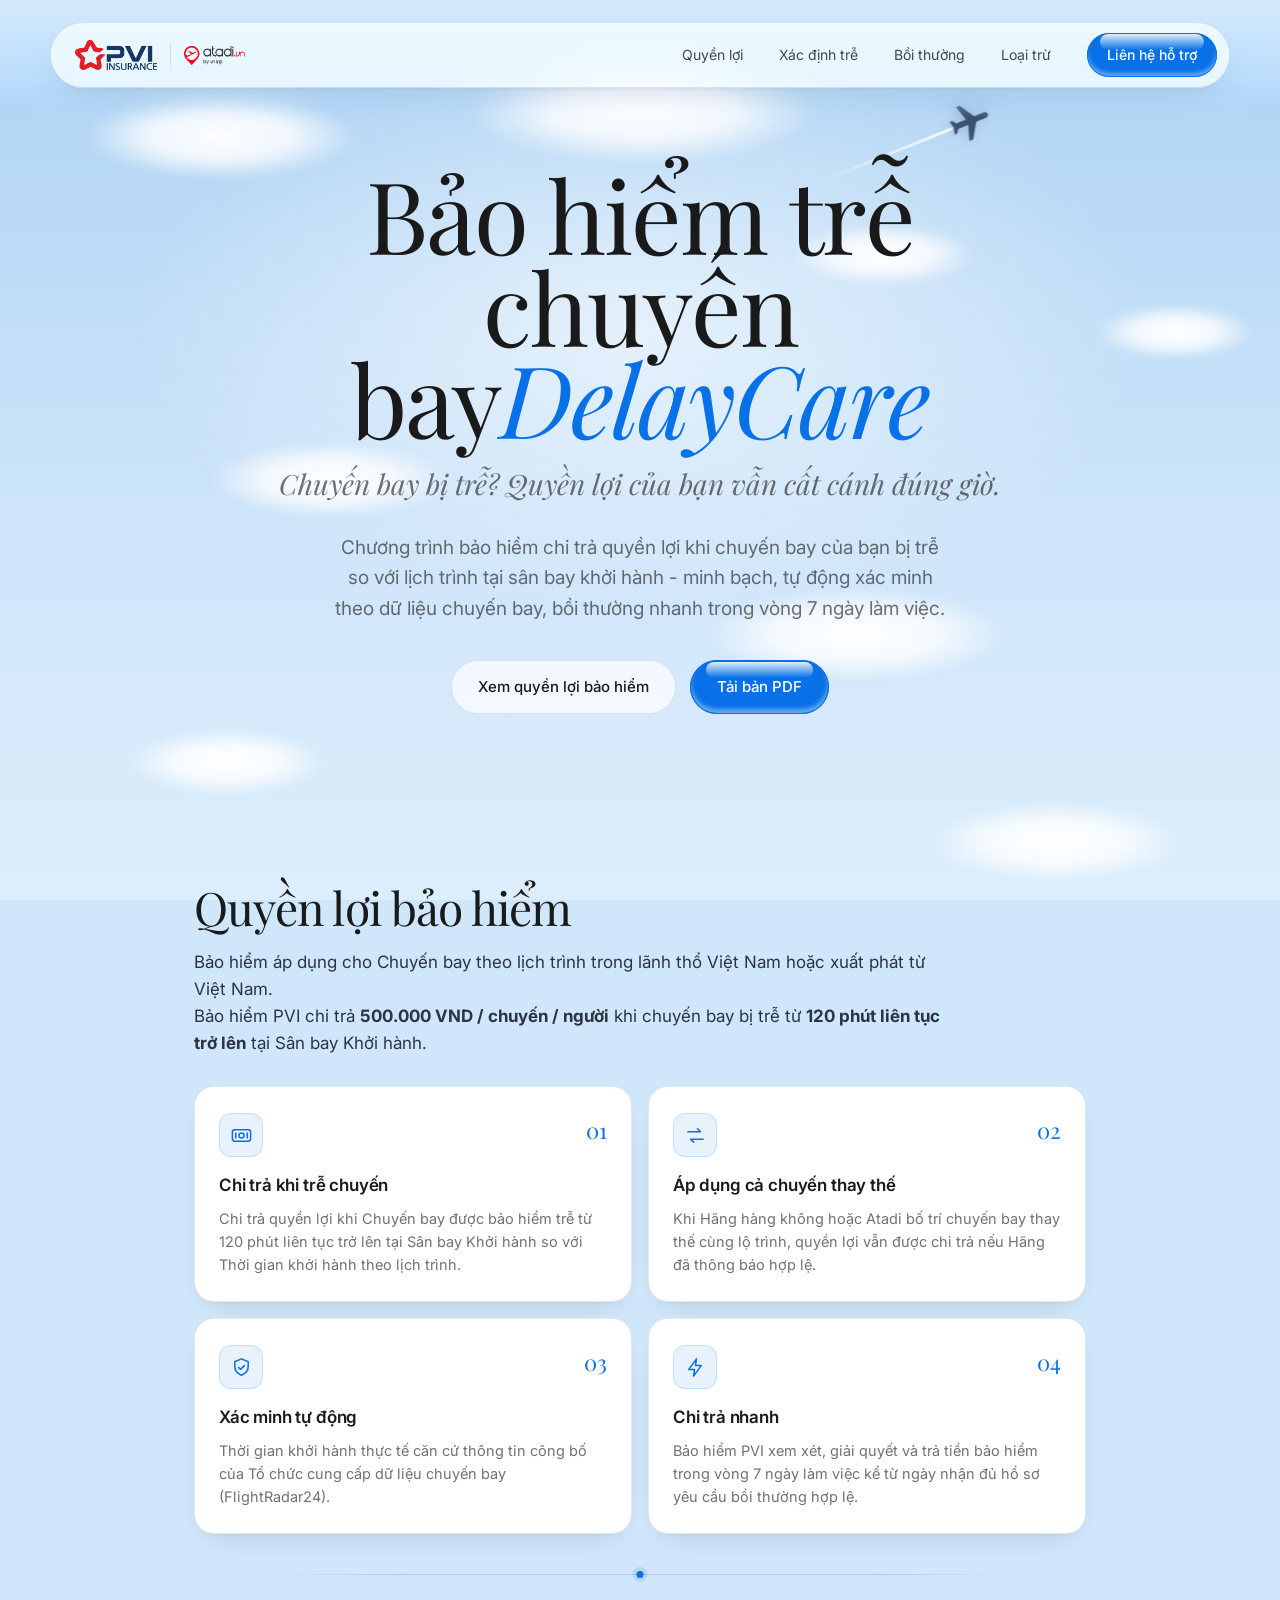
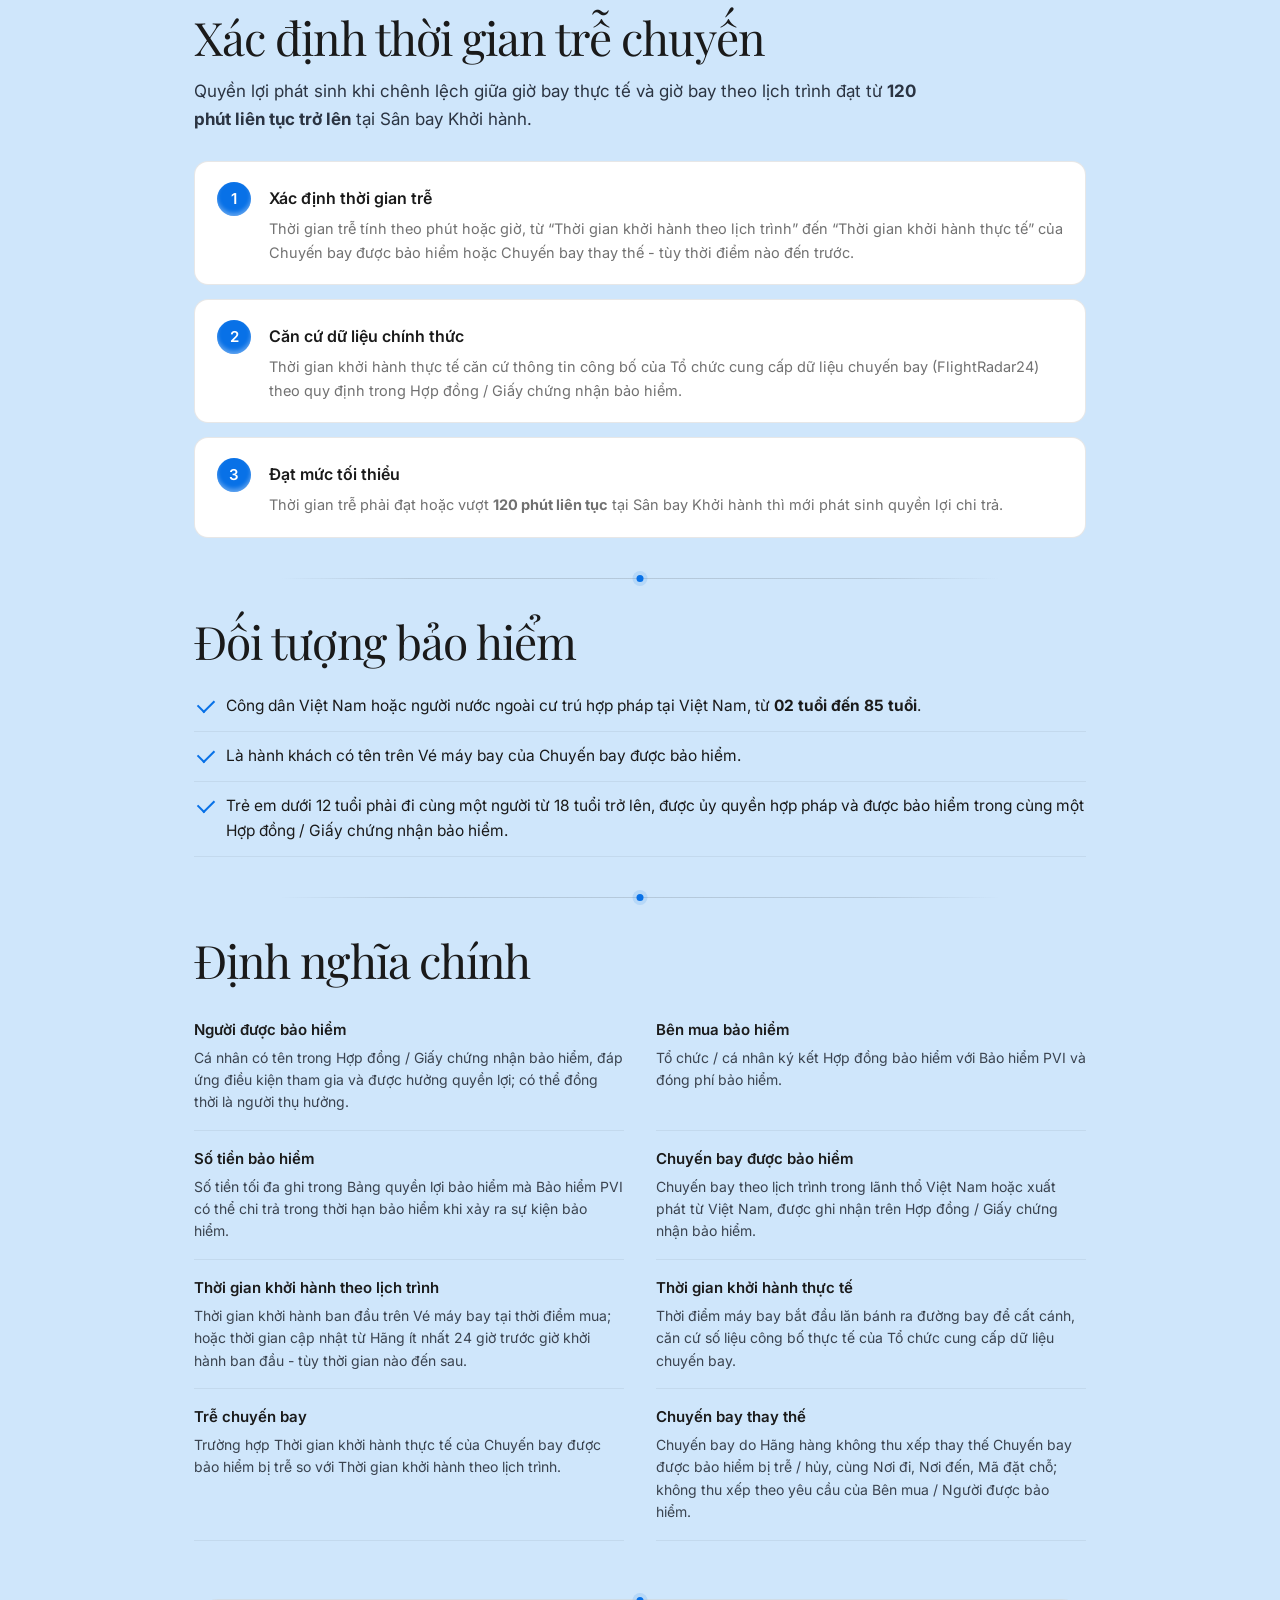
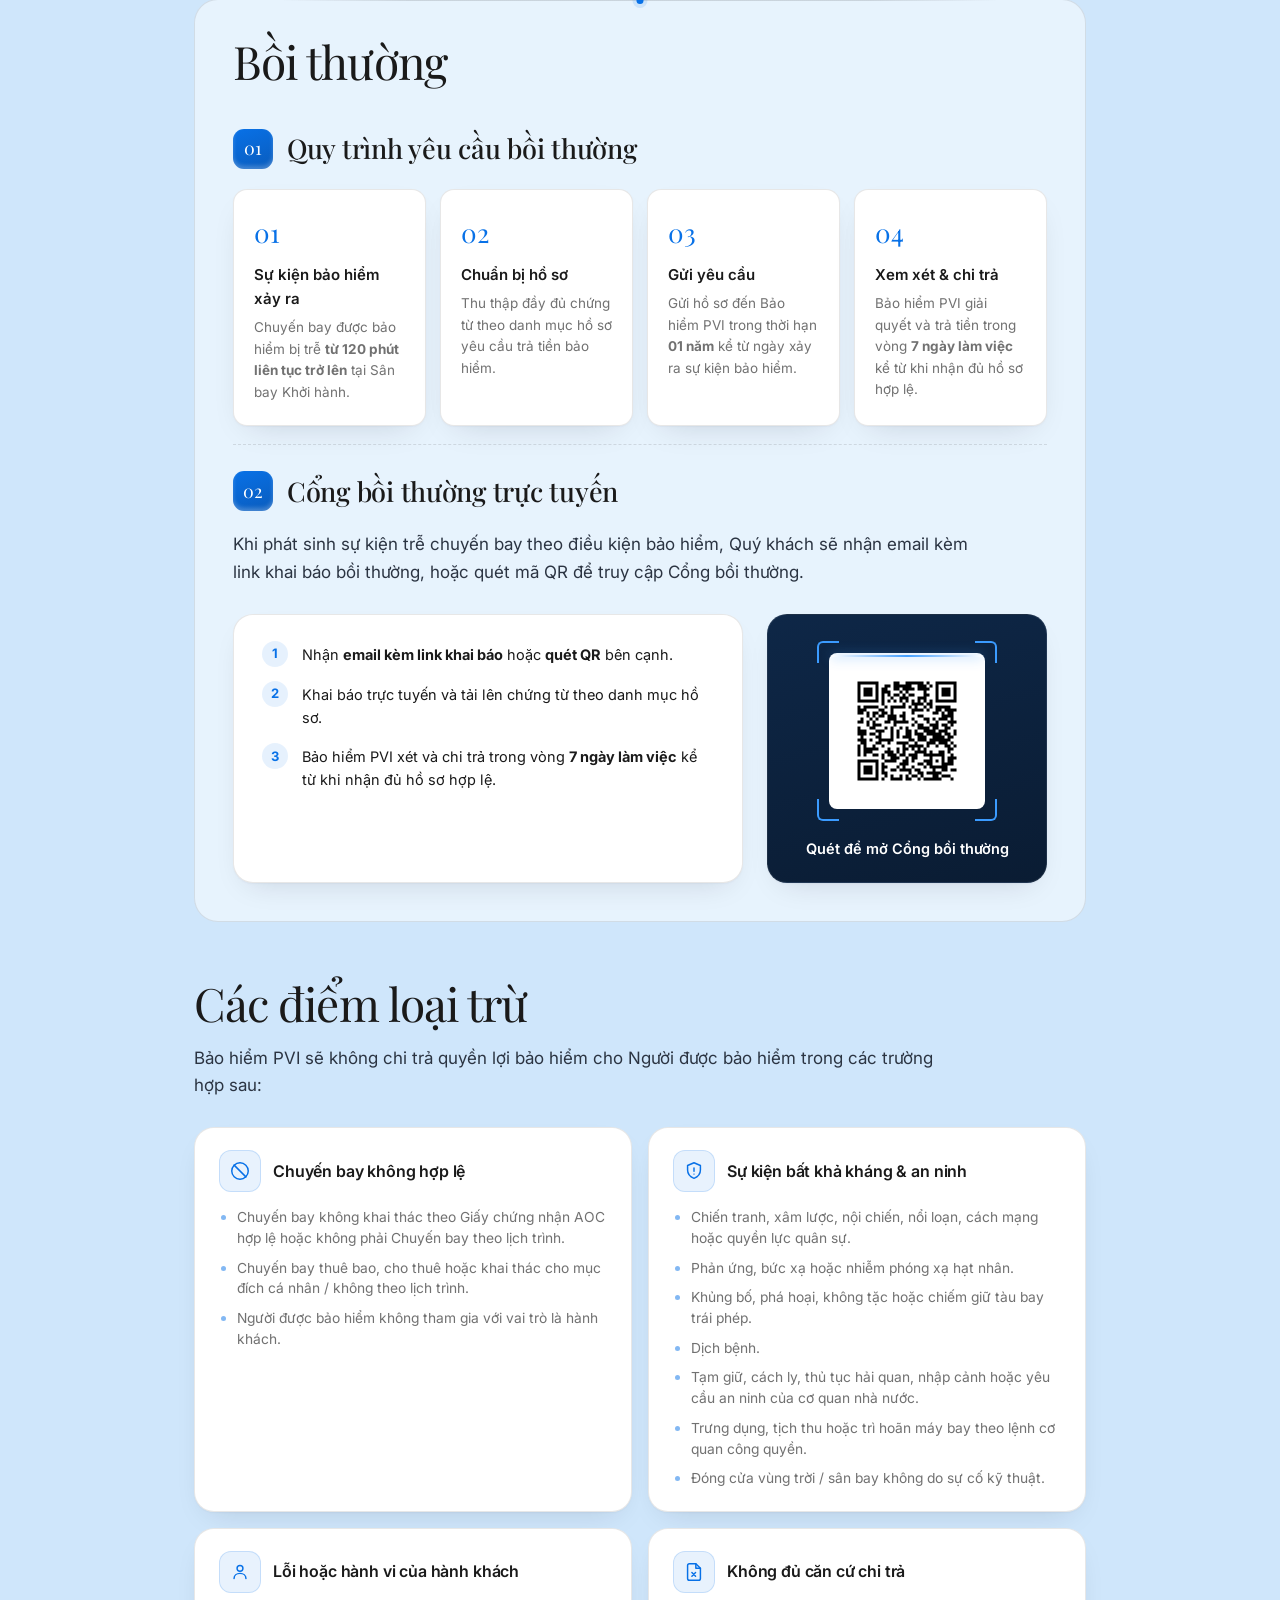
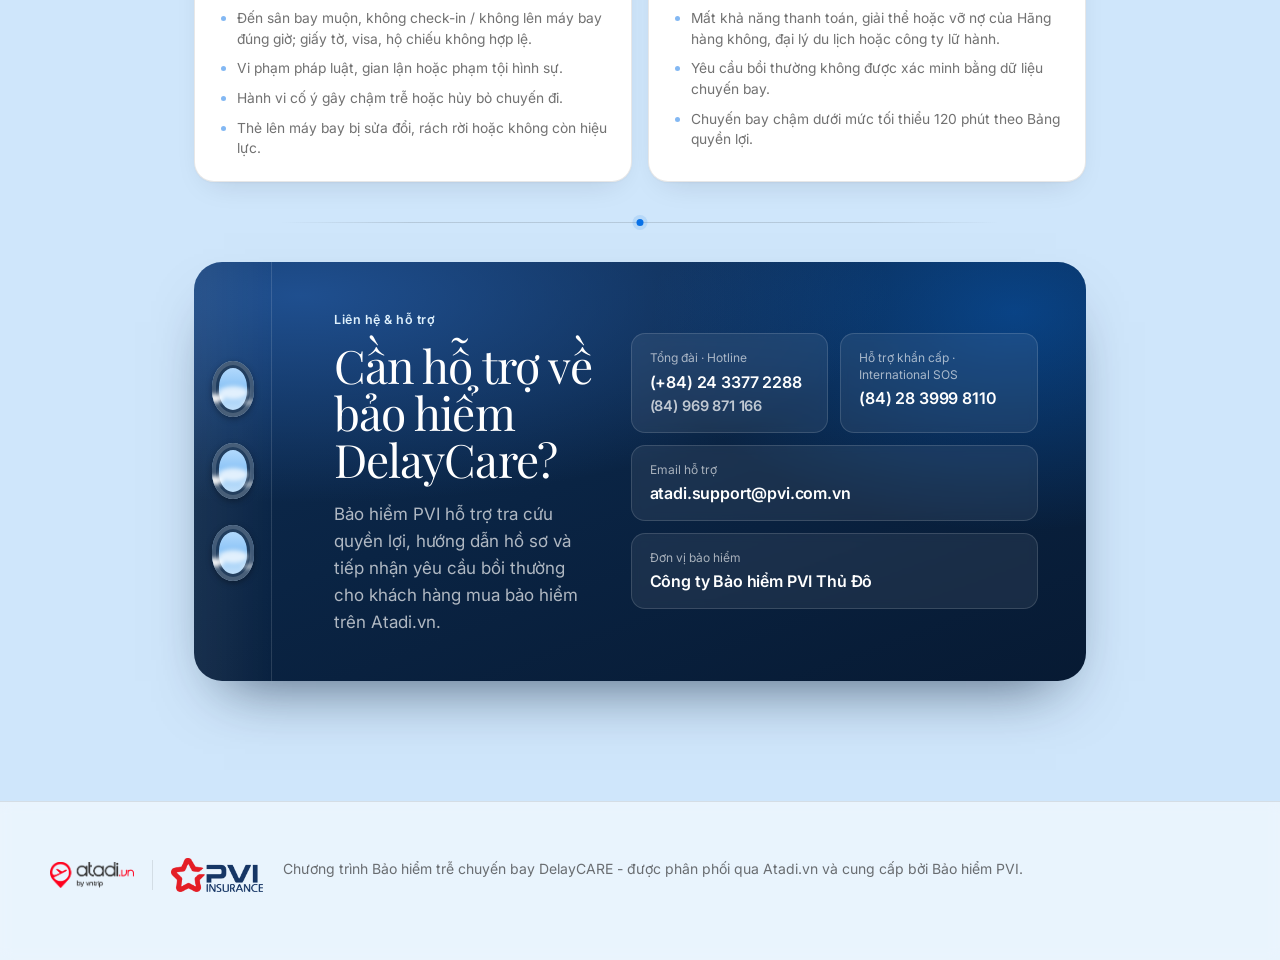
==== commit e02020bd: "Add files via upload" ====
--- a/flight-delay-policy/index.html
+++ b/flight-delay-policy/index.html
@@ -3,7 +3,7 @@
 <head>
 <meta charset="UTF-8" />
 <meta name="viewport" content="width=device-width, initial-scale=1.0" />
-<title>Bảo hiểm Atadi DelayCare · Atadi.vn - Quy tắc bảo hiểm</title>
+<title>Bảo hiểm DelayCare · Atadi.vn - Quy tắc bảo hiểm</title>
 <meta name="description" content="Quy tắc bảo hiểm chương trình Flight Delay Insurance phân phối qua Atadi.vn, được bảo hiểm bởi Bảo hiểm PVI." />
 
 <link rel="preconnect" href="https://fonts.googleapis.com" />
@@ -62,20 +62,19 @@
 <section class="hero" id="hero" data-screen-label="Hero">
   <div class="hero__bg" aria-hidden="true"></div>
   <div class="hero__inner">
-    <span class="hero__eyebrow">Atadi DelayCare Insurance</span>
-    <h1 class="hero__title">Bảo hiểm Atadi<br /><span class="ital">DelayCare</span></h1>
-    <div class="hero__tagline">Trễ chuyến bay, yên tâm có bảo hiểm.</div>
+    <h1 class="hero__title"><span class="title-top">Bảo hiểm trễ chuyến bay</span><span class="ital">DelayCare</span></h1>
+    <div class="hero__tagline">Chuyến bay bị trễ? Quyền lợi của bạn vẫn cất cánh đúng giờ.</div>
     <p class="hero__sub">
       Chương trình bảo hiểm chi trả quyền lợi khi chuyến bay của bạn bị trễ so với
       lịch trình tại sân bay khởi hành - minh bạch, tự động xác minh theo dữ liệu chuyến bay,
       bồi thường nhanh trong vòng 7 ngày làm việc.
     </p>
     <div class="hero__actions">
-      <a href="#quyen-loi" class="btn btn--primary">
-        Xem quyền lợi bảo hiểm
+      <a class="btn btn--ghost" href="#quyen-loi">Xem quyền lợi bảo hiểm</a>
+      <a class="btn btn--primary" href="assets/Atadi-DelayCare-Quy-tac-bao-hiem.pdf" download>
+        Tải bản PDF
         <span class="btn__glint" aria-hidden="true"></span>
       </a>
-      <a class="btn btn--ghost" href="assets/Atadi-DelayCare-Quy-tac-bao-hiem.pdf" download>Tải bản PDF</a>
     </div>
   </div>
 </section>
@@ -89,7 +88,7 @@
     <section class="block" id="quyen-loi" data-screen-label="Quyền lợi bảo hiểm">
       <h2 class="block__title">Quyền lợi bảo hiểm</h2>
       <p class="block__lead">
-        Bảo hiểm áp dụng cho Chuyến bay theo lịch trình trong lãnh thổ Việt Nam hoặc xuất phát từ Việt Nam. Bảo hiểm PVI chi trả <strong>500.000 VND / chuyến / người</strong> khi chuyến bay bị trễ từ <strong>120 phút liên tục trở lên</strong> tại Sân bay Khởi hành.
+        Bảo hiểm áp dụng cho Chuyến bay theo lịch trình trong lãnh thổ Việt Nam hoặc xuất phát từ Việt Nam.<br>Bảo hiểm PVI chi trả <strong>500.000 VND / chuyến / người</strong> khi chuyến bay bị trễ từ <strong>120 phút liên tục trở lên</strong> tại Sân bay Khởi hành.
       </p>
       <div class="cards">
         <article class="card">
@@ -310,7 +309,7 @@
         <div class="contact__body">
           <div class="contact__text">
             <span class="block__kicker">Liên hệ &amp; hỗ trợ</span>
-            <h2 class="block__title">Cần hỗ trợ về bảo hiểm trễ chuyến?</h2>
+            <h2 class="block__title">Cần hỗ trợ về bảo hiểm DelayCare?</h2>
             <p class="block__lead">Bảo hiểm PVI hỗ trợ tra cứu quyền lợi, hướng dẫn hồ sơ và tiếp nhận yêu cầu bồi thường cho khách hàng mua bảo hiểm trên Atadi.vn.</p>
           </div>
           <div class="contact__cards">
@@ -348,11 +347,9 @@
         <span class="foot__logo-div" aria-hidden="true"></span>
         <img src="assets/pvi-logo.png" alt="Bảo hiểm PVI" class="foot__logo-img foot__logo-img--pvi" />
       </div>
-      <p>Chương trình Bảo hiểm Atadi DelayCARE - phân phối qua Atadi.vn, được bảo hiểm bởi Bảo hiểm PVI.</p>
+      <p>Chương trình Bảo hiểm trễ chuyến bay DelayCARE - được phân phối qua Atadi.vn và cung cấp bởi Bảo hiểm PVI.</p>
     </div>
   </div>
 </footer>
 
-<script src="script.js"></script>
-</body>
-</html>
+<scrip
--- a/flight-delay-policy/styles.css
+++ b/flight-delay-policy/styles.css
@@ -250,7 +250,7 @@
 .hero__title {
   font-family: var(--font-serif);
   font-weight: 400;
-  font-size: clamp(44px, 8vw, 84px);
+  font-size: clamp(52px, 10vw, 100px);
   line-height: 0.92;
   letter-spacing: -0.02em;
   margin: 0 0 22px;
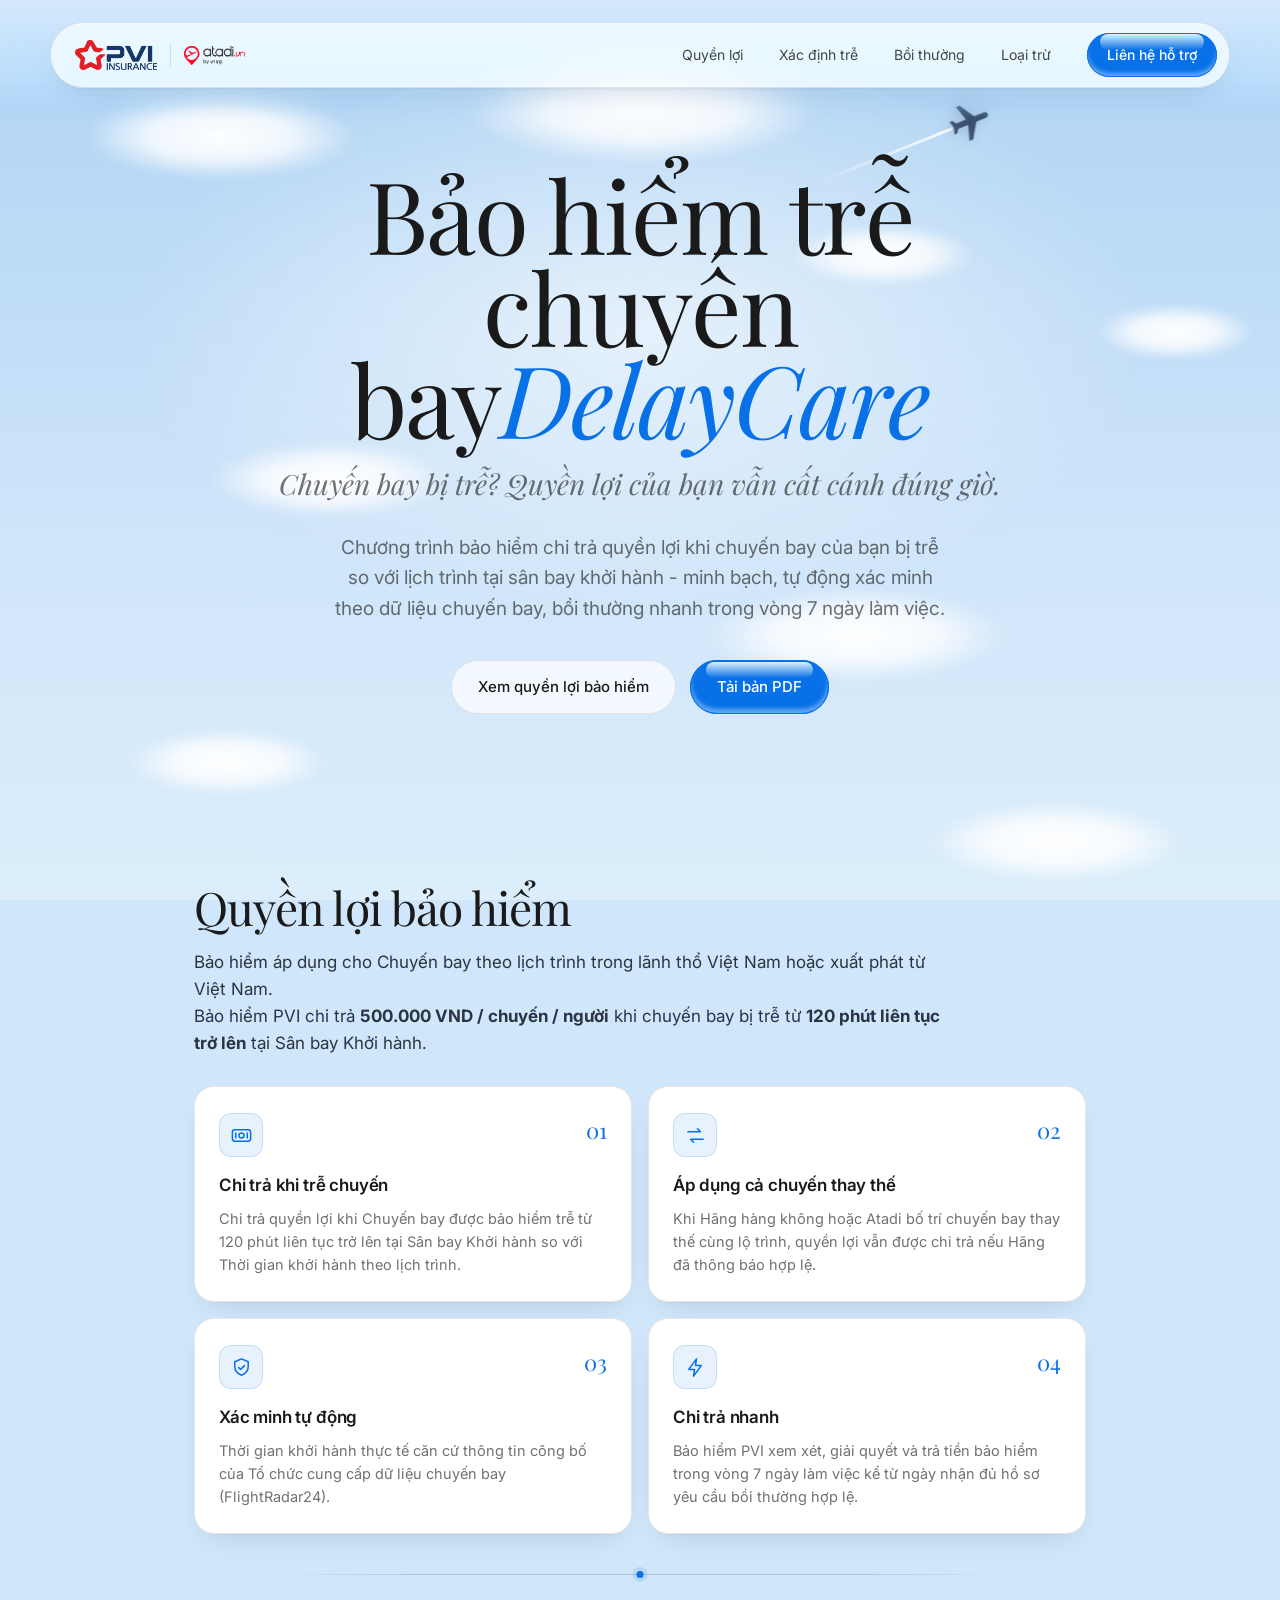
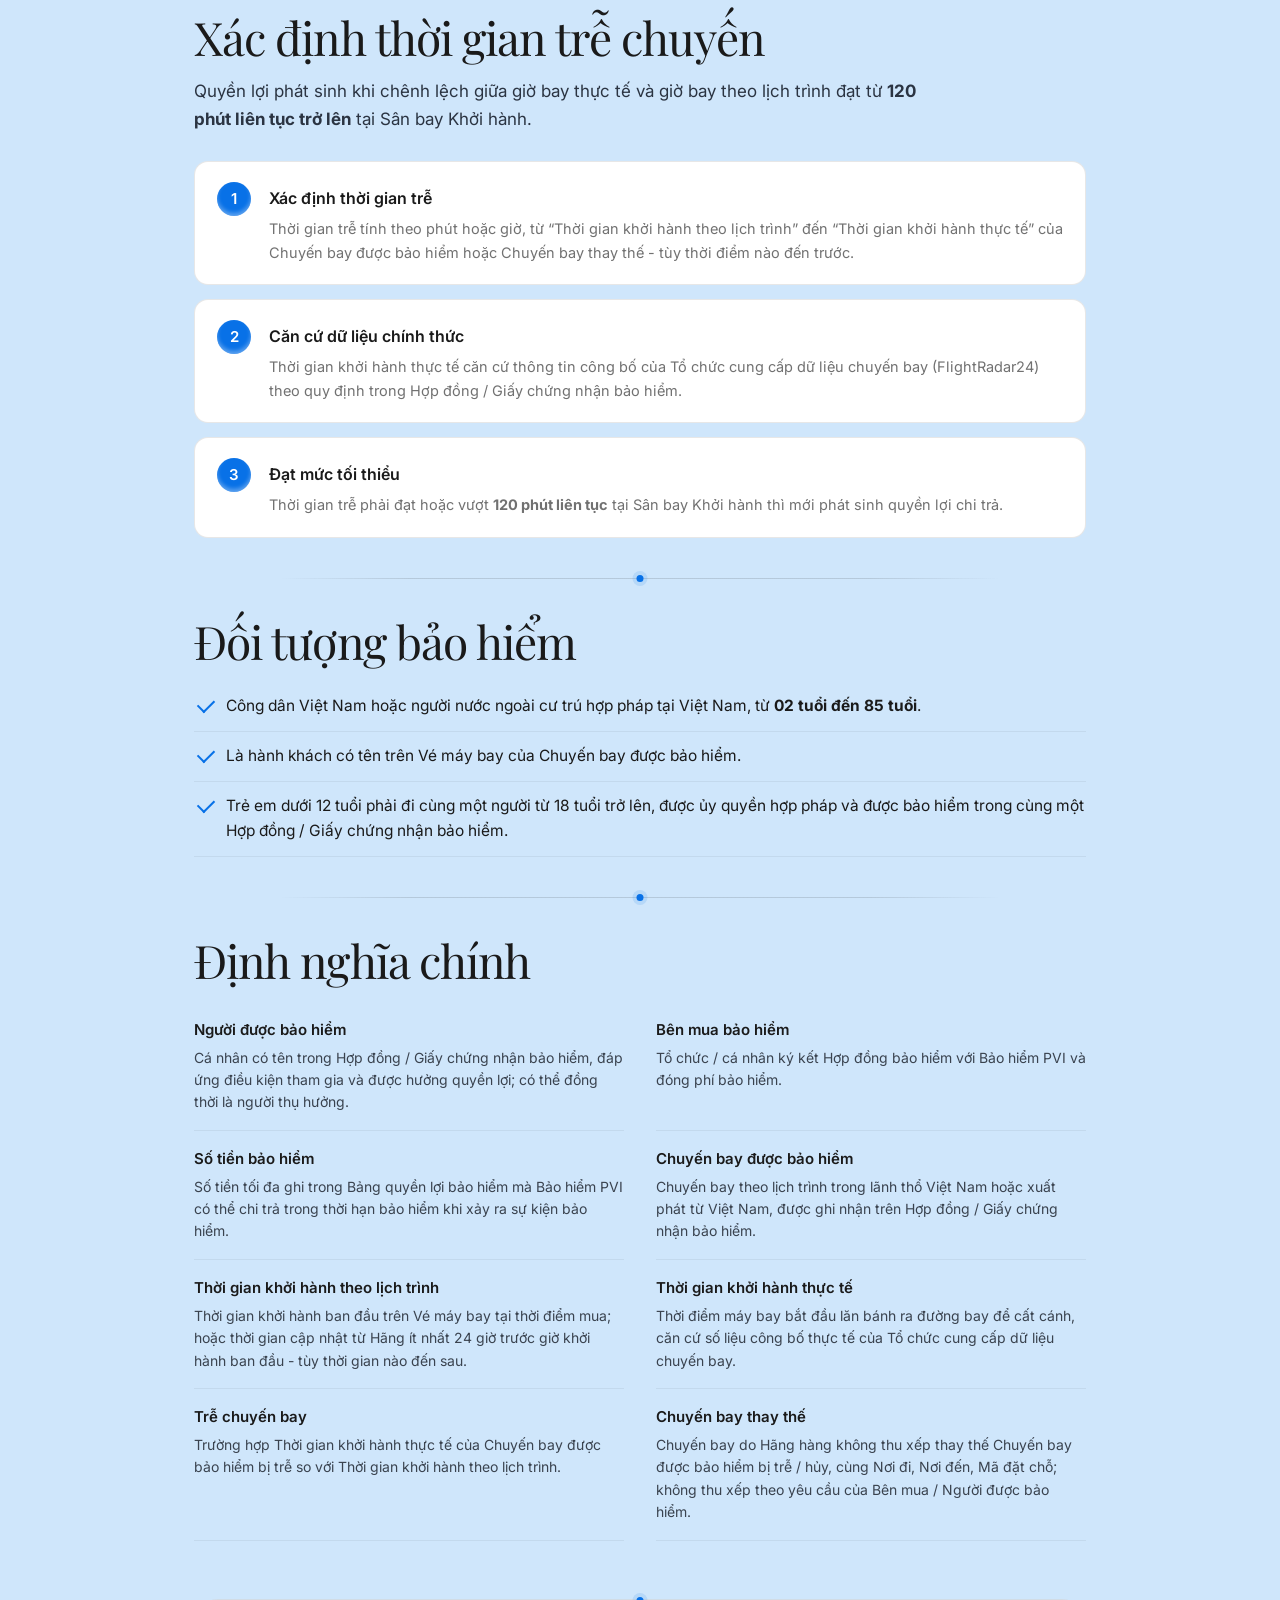
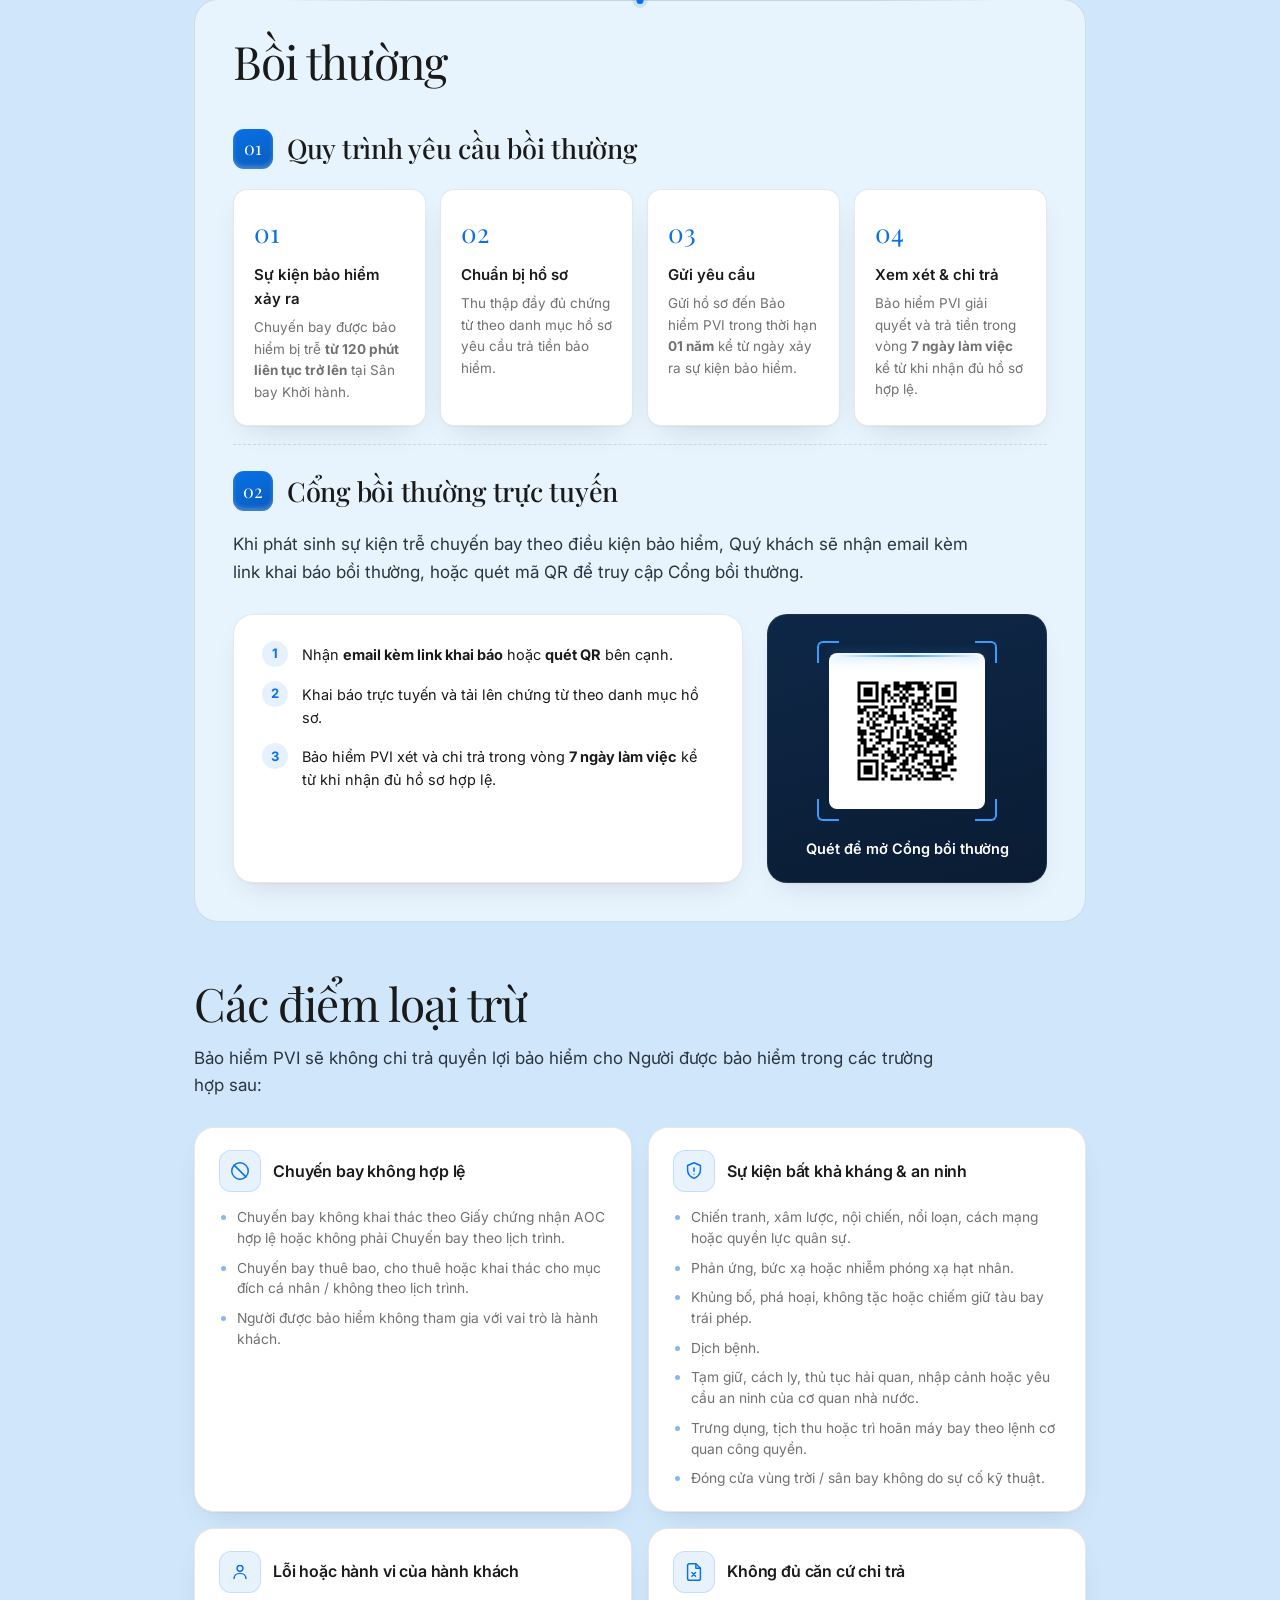
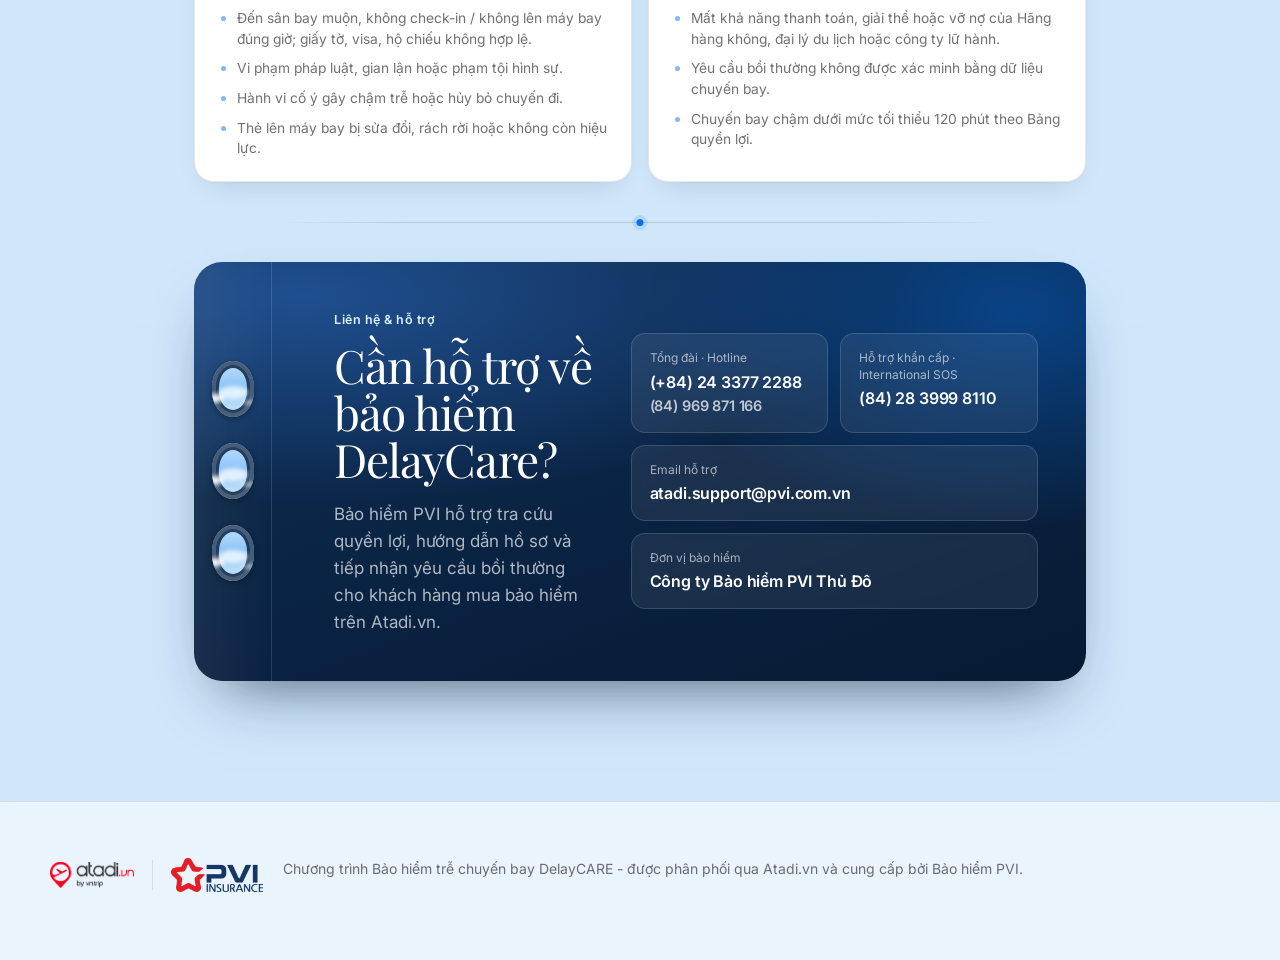
==== commit b0e3e339: "Add files via upload" ====
--- a/flight-delay-policy/index.html
+++ b/flight-delay-policy/index.html
@@ -352,4 +352,6 @@
   </div>
 </footer>
 
-<scrip+<script src="script.js"></script>
+</body>
+</html>
--- a/flight-delay-policy/styles.css
+++ b/flight-delay-policy/styles.css
@@ -879,6 +879,7 @@
   .contact__body { margin-left: 0; grid-template-columns: 1fr; gap: 22px; }
   .contact__cards { grid-template-columns: 1fr; }
   .doc { padding: 24px 18px 60px; }
+  .block__lead, .note, .step p, .card p, .callout p { text-align: justify; }
 }
 
 /* ============ TOP FADE BAND (ẩn nội dung cuộn sau navbar) ============ */
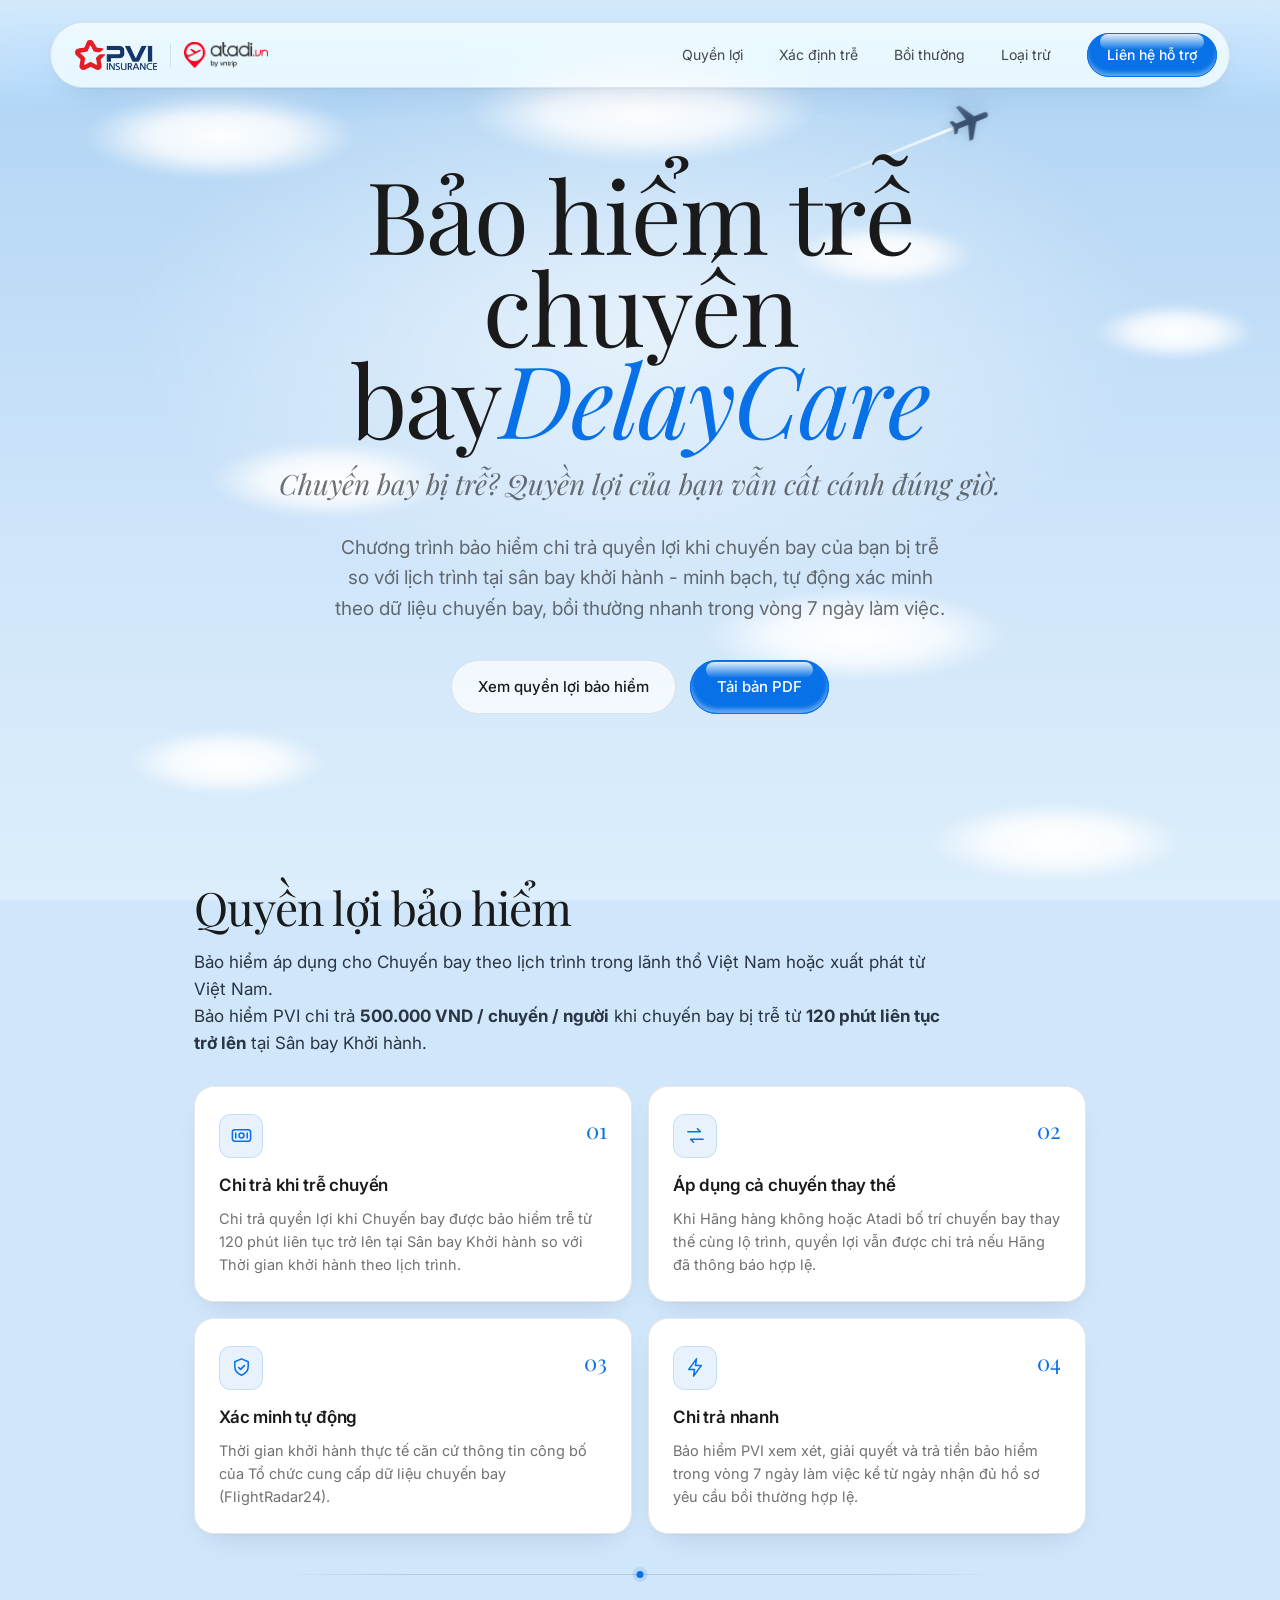
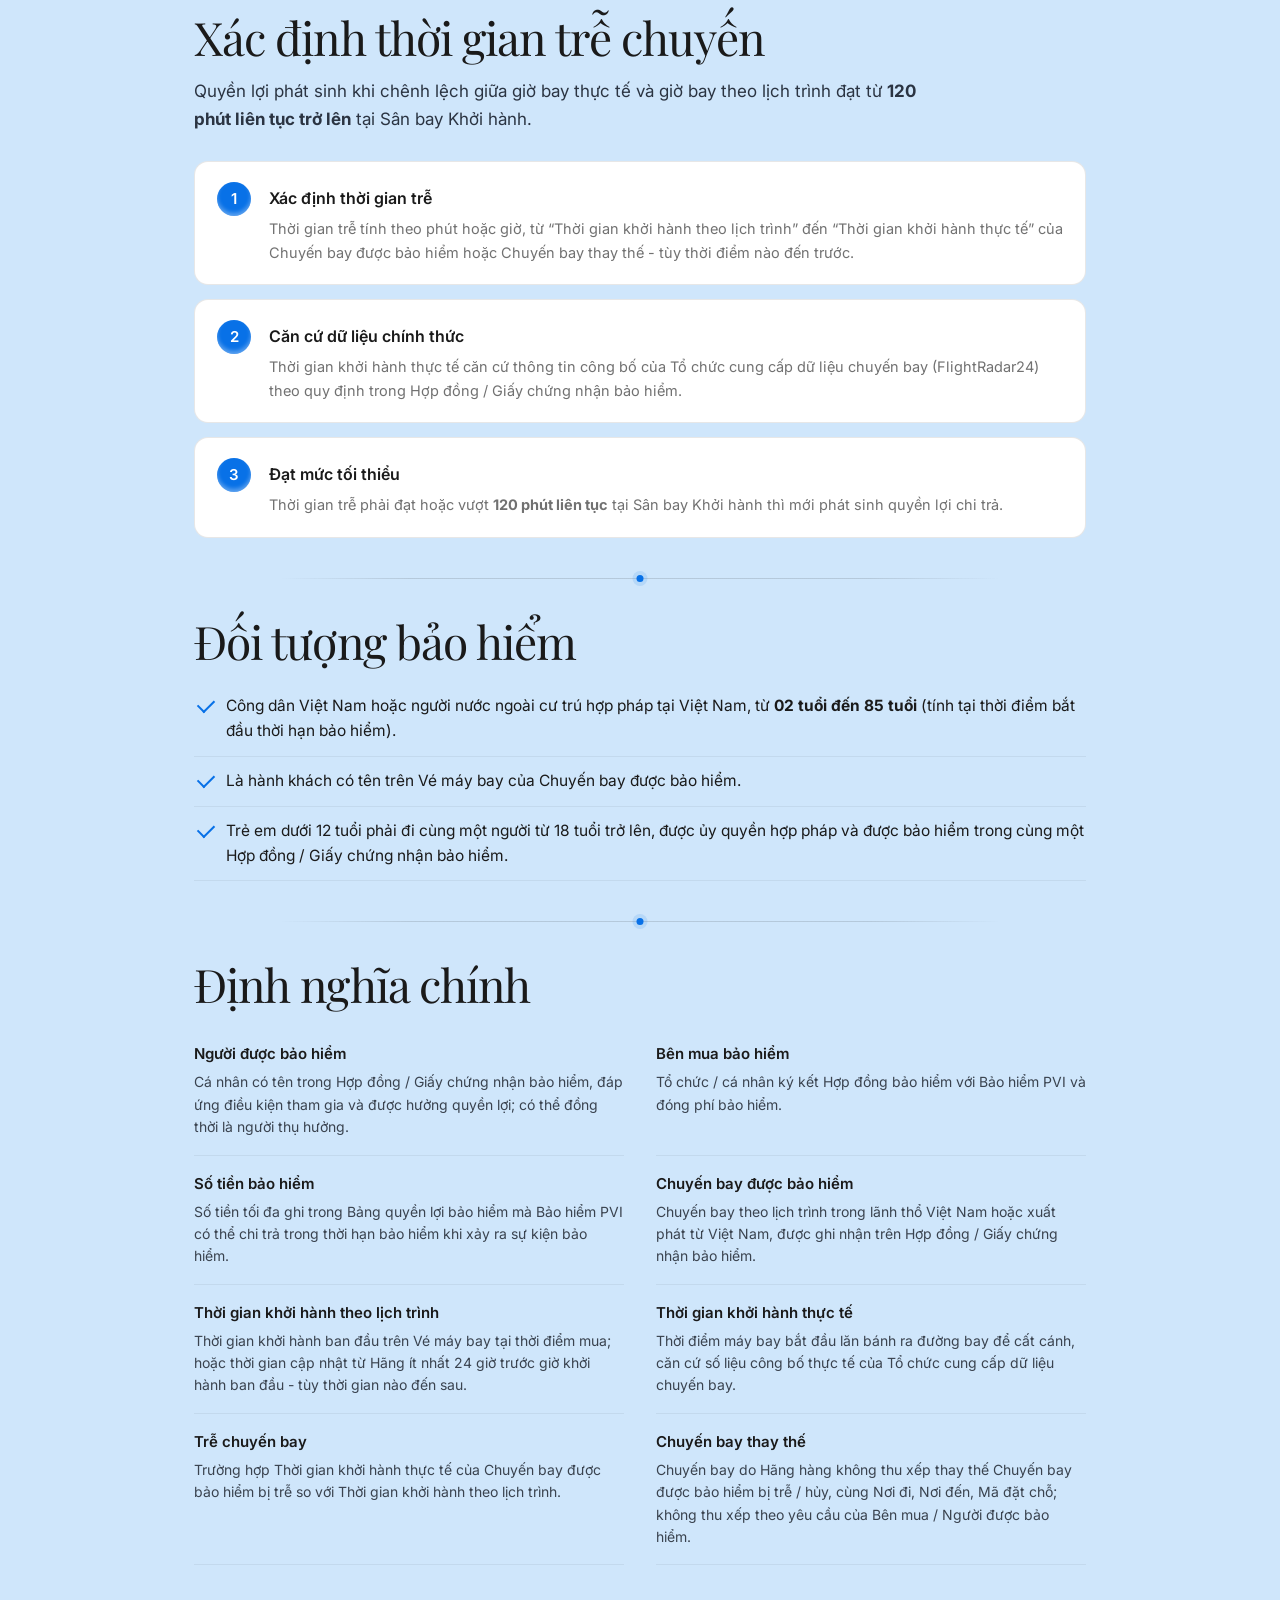
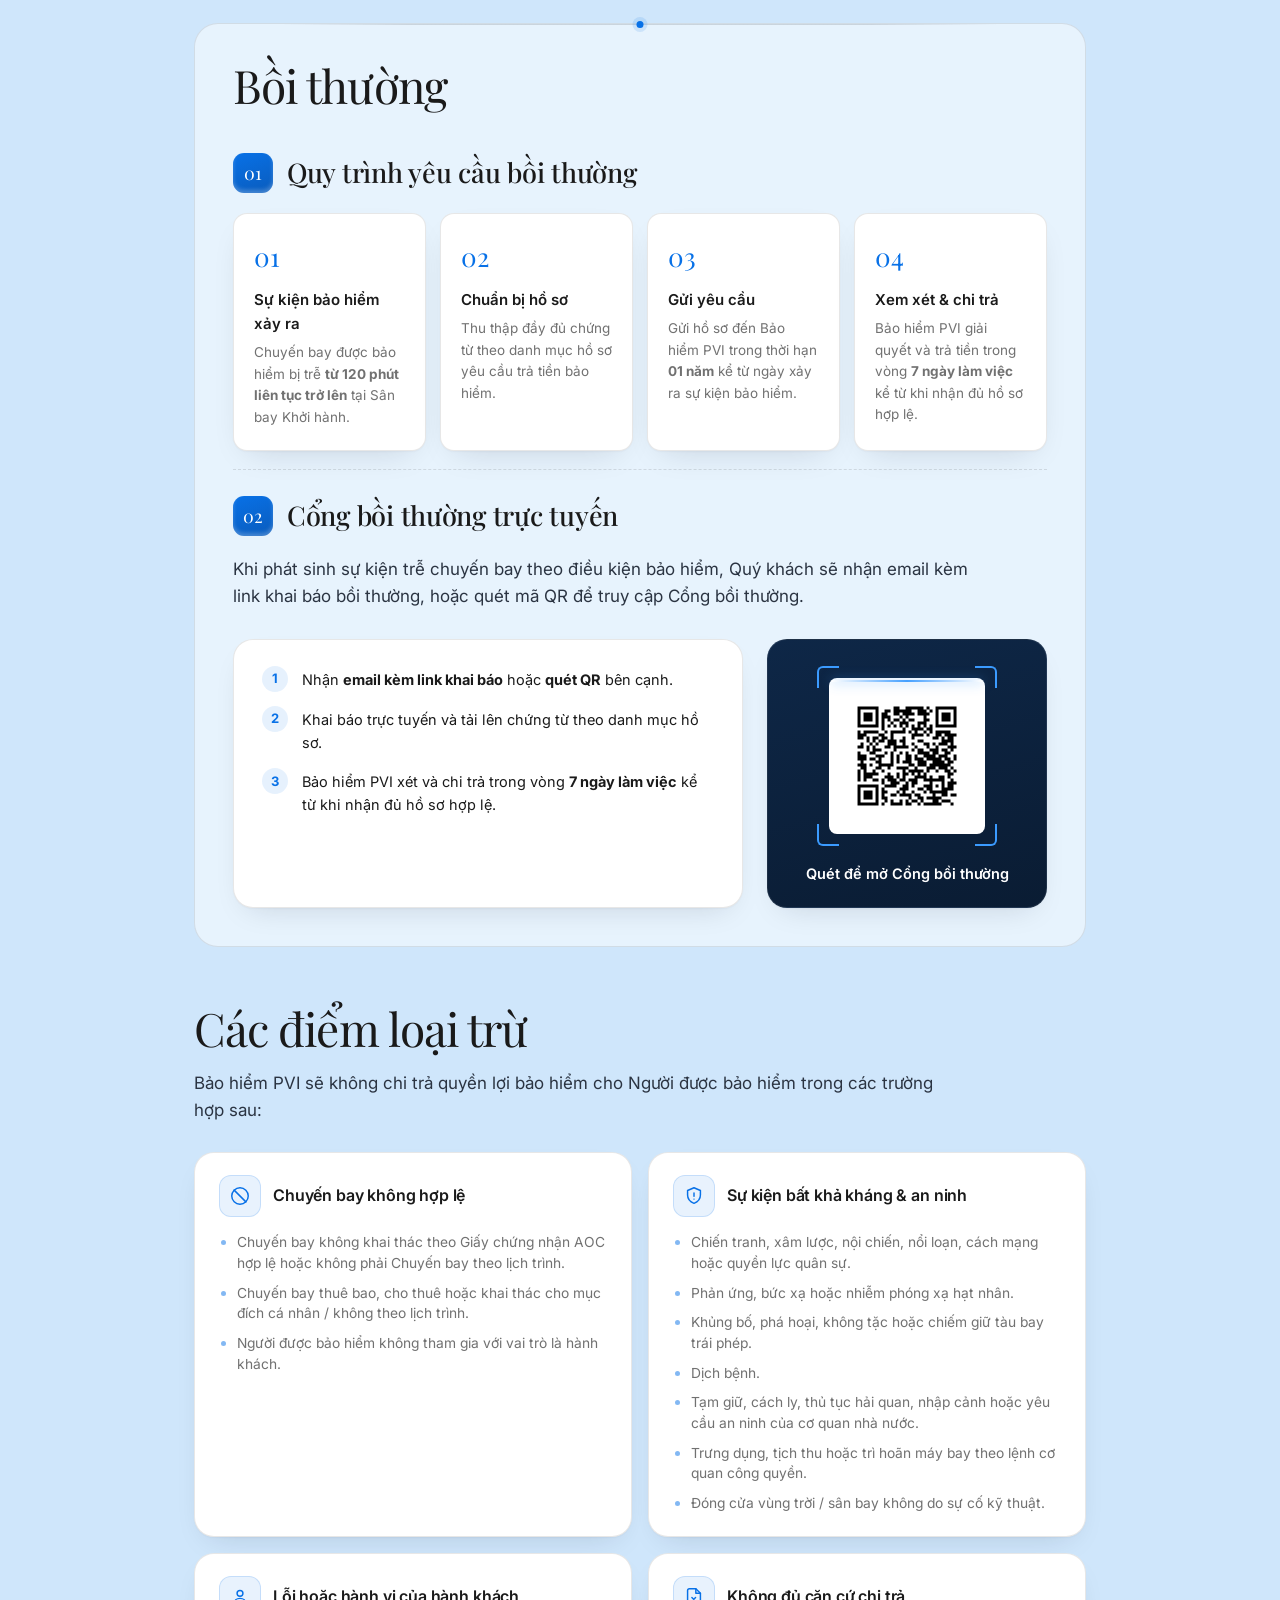
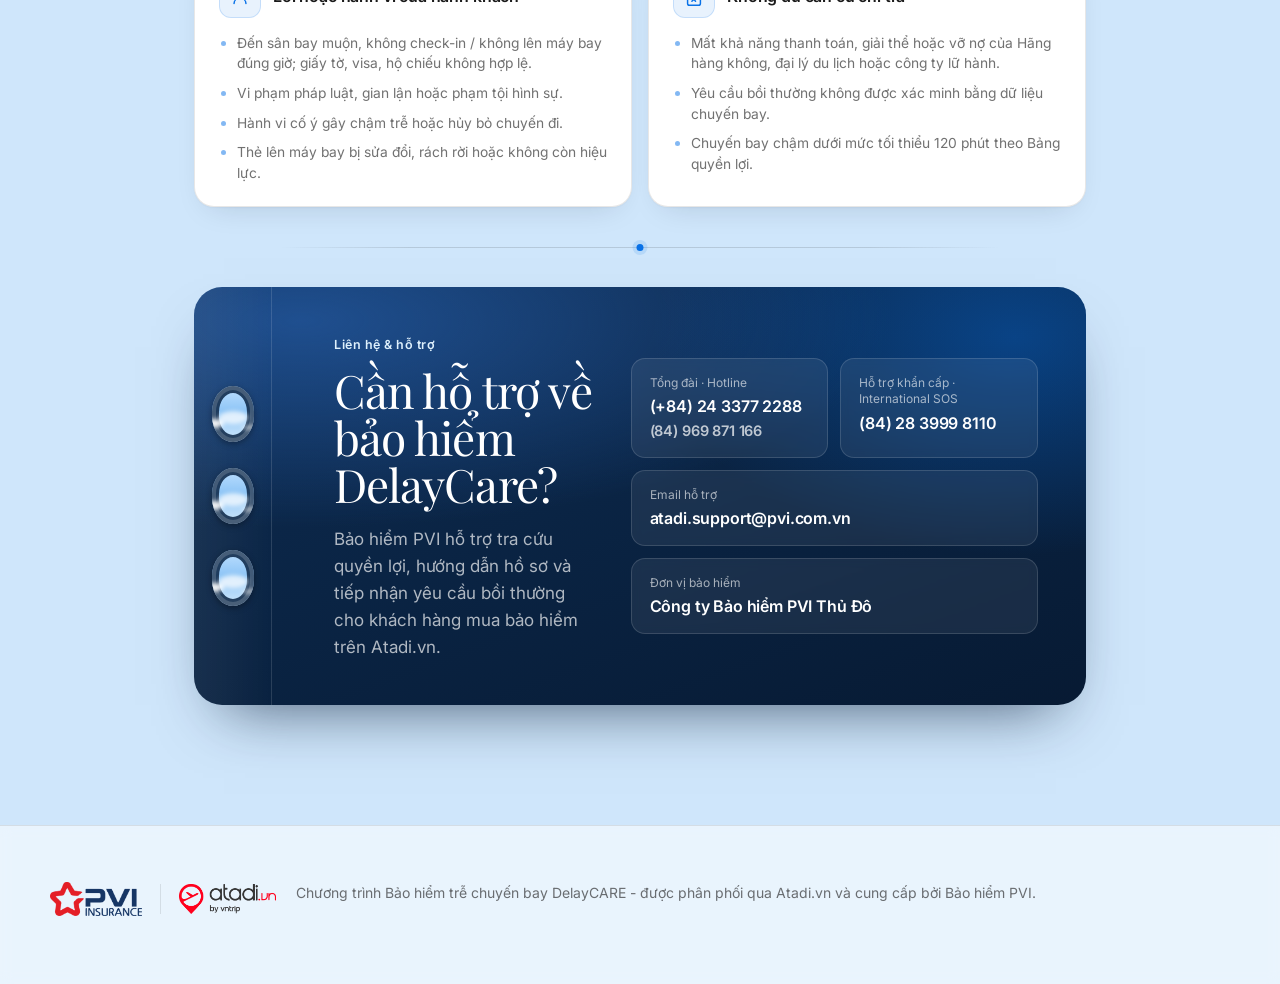
==== commit bccf971b: "Add files via upload" ====
--- a/flight-delay-policy/index.html
+++ b/flight-delay-policy/index.html
@@ -37,11 +37,15 @@
 <!-- ============ TOP PILL NAVBAR ============ -->
 <header class="nav-wrap" data-screen-label="Navbar">
   <nav class="nav">
-    <a href="#hero" class="nav__logo">
-      <img src="assets/pvi-logo.png" alt="Bảo hiểm PVI" class="nav__logo-pvi" />
+    <div class="nav__logo">
+      <a href="https://www.pvi.com.vn/" target="_blank" rel="noopener" class="brand-link" aria-label="Trang chủ Bảo hiểm PVI">
+        <img src="assets/pvi-logo.png" alt="Bảo hiểm PVI" class="nav__logo-pvi" />
+      </a>
       <span class="nav__logo-div" aria-hidden="true"></span>
-      <img src="assets/atadi-logo.png" alt="Atadi.vn by vntrip" class="nav__logo-atadi" />
-    </a>
+      <a href="https://www.atadi.vn/" target="_blank" rel="noopener" class="brand-link" aria-label="Trang chủ Atadi.vn">
+        <img src="assets/atadi-logo.png" alt="Atadi.vn by vntrip" class="nav__logo-atadi" />
+      </a>
+    </div>
     <button class="nav__toggle" aria-label="Mở menu" aria-expanded="false" id="navToggle">
       <span></span><span></span><span></span>
     </button>
@@ -160,7 +164,7 @@
     <section class="block" id="doi-tuong" data-screen-label="Đối tượng bảo hiểm">
       <h2 class="block__title">Đối tượng bảo hiểm</h2>
       <ul class="list list--check">
-        <li>Công dân Việt Nam hoặc người nước ngoài cư trú hợp pháp tại Việt Nam, từ <strong>02 tuổi đến 85 tuổi</strong>.</li>
+        <li>Công dân Việt Nam hoặc người nước ngoài cư trú hợp pháp tại Việt Nam, từ <strong>02 tuổi đến 85 tuổi</strong> (tính tại thời điểm bắt đầu thời hạn bảo hiểm).</li>
         <li>Là hành khách có tên trên Vé máy bay của Chuyến bay được bảo hiểm.</li>
         <li>Trẻ em dưới 12 tuổi phải đi cùng một người từ 18 tuổi trở lên, được ủy quyền hợp pháp và được bảo hiểm trong cùng một Hợp đồng / Giấy chứng nhận bảo hiểm.</li>
       </ul>
@@ -343,9 +347,13 @@
   <div class="foot__inner">
     <div class="foot__brand">
       <div class="foot__logos">
-        <img src="assets/atadi-logo.png" alt="Atadi.vn by vntrip" class="foot__logo-img foot__logo-img--atadi" />
+        <a href="https://www.pvi.com.vn/" target="_blank" rel="noopener" class="brand-link" aria-label="Trang chủ Bảo hiểm PVI">
+          <img src="assets/pvi-logo.png" alt="Bảo hiểm PVI" class="foot__logo-img foot__logo-img--pvi" />
+        </a>
         <span class="foot__logo-div" aria-hidden="true"></span>
-        <img src="assets/pvi-logo.png" alt="Bảo hiểm PVI" class="foot__logo-img foot__logo-img--pvi" />
+        <a href="https://www.atadi.vn/" target="_blank" rel="noopener" class="brand-link" aria-label="Trang chủ Atadi.vn">
+          <img src="assets/atadi-logo.png" alt="Atadi.vn by vntrip" class="foot__logo-img foot__logo-img--atadi" />
+        </a>
       </div>
       <p>Chương trình Bảo hiểm trễ chuyến bay DelayCARE - được phân phối qua Atadi.vn và cung cấp bởi Bảo hiểm PVI.</p>
     </div>
--- a/flight-delay-policy/styles.css
+++ b/flight-delay-policy/styles.css
@@ -90,8 +90,10 @@
   gap: 13px;
   line-height: 1;
 }
+.brand-link { display: block; line-height: 0; transition: opacity 0.2s ease; }
+.brand-link:hover { opacity: 0.72; }
 .nav__logo-pvi { height: 30px; width: auto; display: block; }
-.nav__logo-atadi { height: 19px; width: auto; display: block; }
+.nav__logo-atadi { height: 26px; width: auto; display: block; }
 .nav__logo-div { width: 1px; height: 24px; background: var(--line); flex: none; }
 .nav__links { display: flex; align-items: center; gap: 36px; }
 .nav__links > a:not(.nav__cta) {
@@ -814,7 +816,7 @@
 .foot__brand { display: flex; gap: 20px; align-items: flex-start; flex-wrap: wrap; margin-bottom: 24px; }
 .foot__logos { display: flex; align-items: center; gap: 18px; flex: none; }
 .foot__logo-img { width: auto; display: block; }
-.foot__logo-img--atadi { height: 26px; }
+.foot__logo-img--atadi { height: 30px; }
 .foot__logo-img--pvi { height: 34px; }
 .foot__logo-div { width: 1px; height: 30px; background: var(--line); }
 .foot__logo { font-family: var(--font-serif); font-size: 30px; letter-spacing: -0.02em; flex: none; }
